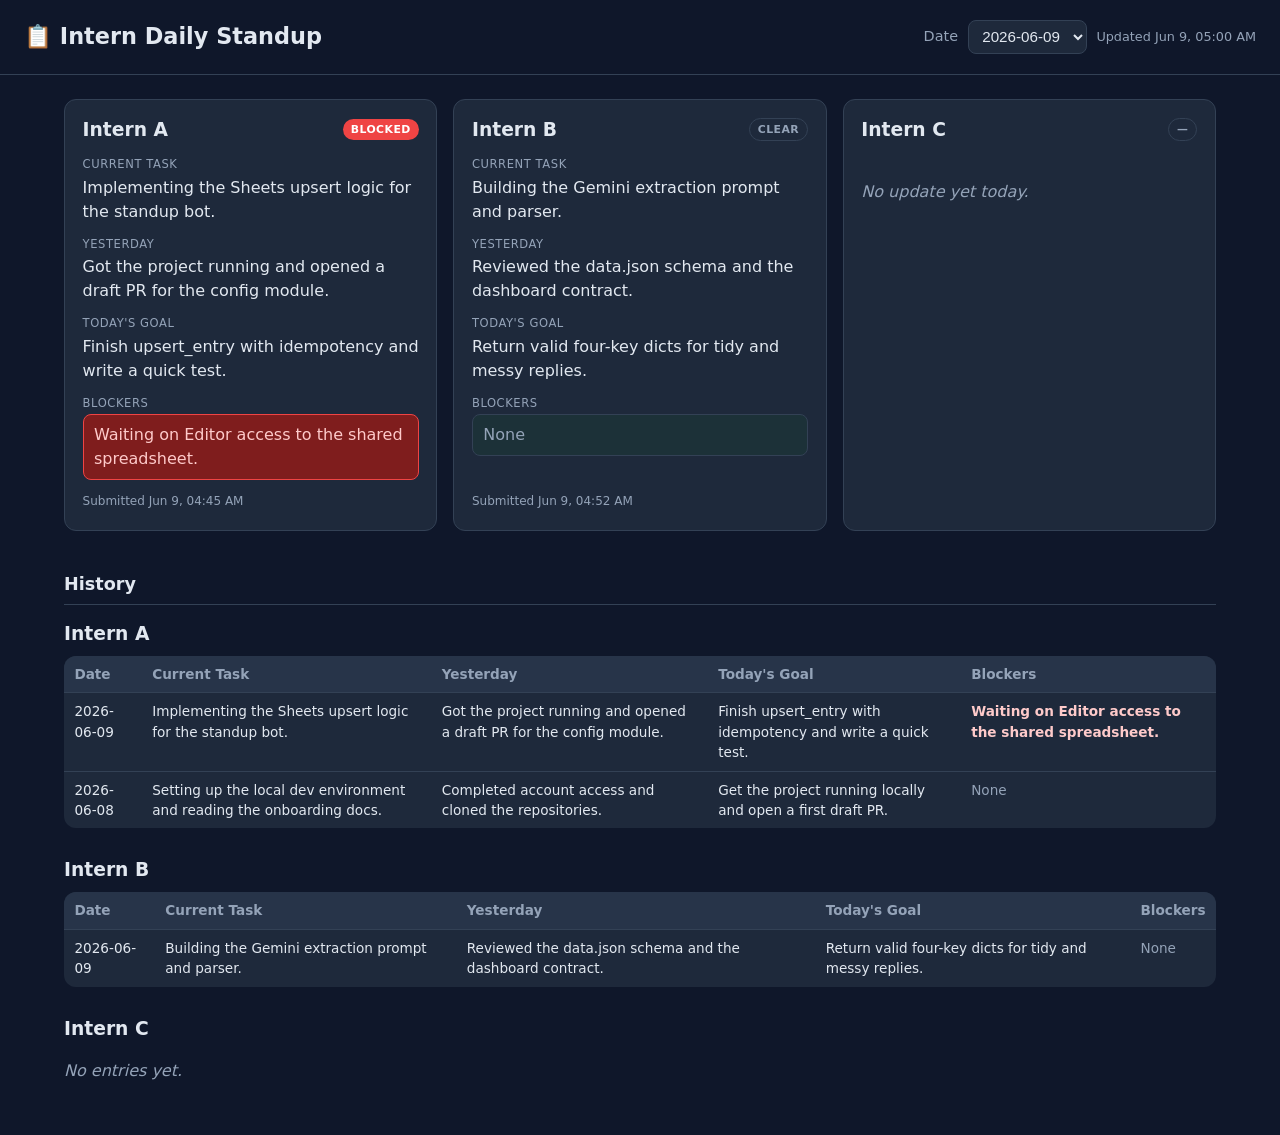
==== docs/index.html @ 91894ddf "First Draft" ====
<!DOCTYPE html>
<html lang="en">
<head>
  <meta charset="UTF-8" />
  <meta name="viewport" content="width=device-width, initial-scale=1.0" />
  <title>Intern Daily Standup</title>
  <link rel="stylesheet" href="./styles.css" />
</head>
<body>
  <header class="site-header">
    <h1>📋 Intern Daily Standup</h1>
    <div class="controls">
      <label for="date-select">Date</label>
      <select id="date-select" aria-label="Select date"></select>
      <span id="generated-at" class="generated-at"></span>
    </div>
  </header>

  <main>
    <section id="board" class="board" aria-live="polite"></section>

    <section class="history-section">
      <h2>History</h2>
      <div id="history" class="history"></div>
    </section>
  </main>

  <script src="./app.js"></script>
</body>
</html>
---- docs/styles.css ----
:root {
  --bg: #0f172a;
  --panel: #1e293b;
  --panel-2: #273449;
  --text: #e2e8f0;
  --muted: #94a3b8;
  --accent: #38bdf8;
  --border: #334155;
  --blocker-bg: #7f1d1d;
  --blocker-border: #ef4444;
  --blocker-text: #fecaca;
  --ok-bg: #14532d33;
  --radius: 12px;
}

* { box-sizing: border-box; }

body {
  margin: 0;
  font-family: system-ui, -apple-system, "Segoe UI", Roboto, sans-serif;
  background: var(--bg);
  color: var(--text);
  line-height: 1.5;
}

.site-header {
  padding: 1.25rem 1.5rem;
  border-bottom: 1px solid var(--border);
  display: flex;
  flex-wrap: wrap;
  align-items: center;
  justify-content: space-between;
  gap: 1rem;
}

.site-header h1 { margin: 0; font-size: 1.4rem; }

.controls {
  display: flex;
  align-items: center;
  gap: 0.6rem;
  flex-wrap: wrap;
}

.controls label { color: var(--muted); font-size: 0.9rem; }

.controls select {
  background: var(--panel);
  color: var(--text);
  border: 1px solid var(--border);
  border-radius: 8px;
  padding: 0.4rem 0.6rem;
  font-size: 0.95rem;
}

.generated-at { color: var(--muted); font-size: 0.8rem; }

main { padding: 1.5rem; max-width: 1200px; margin: 0 auto; }

.board {
  display: grid;
  grid-template-columns: repeat(3, 1fr);
  gap: 1rem;
  margin-bottom: 2.5rem;
}

@media (max-width: 820px) {
  .board { grid-template-columns: 1fr; }
}

.card {
  background: var(--panel);
  border: 1px solid var(--border);
  border-radius: var(--radius);
  padding: 1rem 1.1rem 1.25rem;
  display: flex;
  flex-direction: column;
  gap: 0.75rem;
}

.card h3 {
  margin: 0;
  display: flex;
  align-items: center;
  justify-content: space-between;
  gap: 0.5rem;
}

.field-label {
  color: var(--muted);
  font-size: 0.72rem;
  text-transform: uppercase;
  letter-spacing: 0.05em;
  margin-bottom: 0.15rem;
}

.field-value { white-space: pre-wrap; }

.field-block.blocker .field-value {
  background: var(--blocker-bg);
  border: 1px solid var(--blocker-border);
  color: var(--blocker-text);
  padding: 0.5rem 0.65rem;
  border-radius: 8px;
}

.field-block.blocker.none .field-value {
  background: var(--ok-bg);
  border: 1px solid var(--border);
  color: var(--muted);
  padding: 0.5rem 0.65rem;
  border-radius: 8px;
}

.badge {
  font-size: 0.68rem;
  font-weight: 600;
  padding: 0.15rem 0.5rem;
  border-radius: 999px;
  text-transform: uppercase;
  letter-spacing: 0.04em;
}

.badge.blocker {
  background: var(--blocker-border);
  color: #fff;
}

.badge.clear {
  background: transparent;
  color: var(--muted);
  border: 1px solid var(--border);
}

.empty-state {
  color: var(--muted);
  font-style: italic;
  padding: 0.5rem 0;
}

.submitted-at { color: var(--muted); font-size: 0.75rem; margin-top: auto; }

/* History */
.history-section h2 { font-size: 1.1rem; border-bottom: 1px solid var(--border); padding-bottom: 0.4rem; }

.history-intern { margin-bottom: 1.75rem; }
.history-intern h3 { margin: 0 0 0.5rem; }

.history-table {
  width: 100%;
  border-collapse: collapse;
  font-size: 0.85rem;
  background: var(--panel);
  border-radius: var(--radius);
  overflow: hidden;
}

.history-table th, .history-table td {
  text-align: left;
  padding: 0.5rem 0.65rem;
  border-bottom: 1px solid var(--border);
  vertical-align: top;
}

.history-table th { background: var(--panel-2); color: var(--muted); font-weight: 600; }
.history-table tr:last-child td { border-bottom: none; }

.history-table td.blocker-cell { color: var(--blocker-text); }

.history-empty { color: var(--muted); font-style: italic; }

.row-blocker { color: var(--blocker-text); font-weight: 600; }
.row-clear { color: var(--muted); }
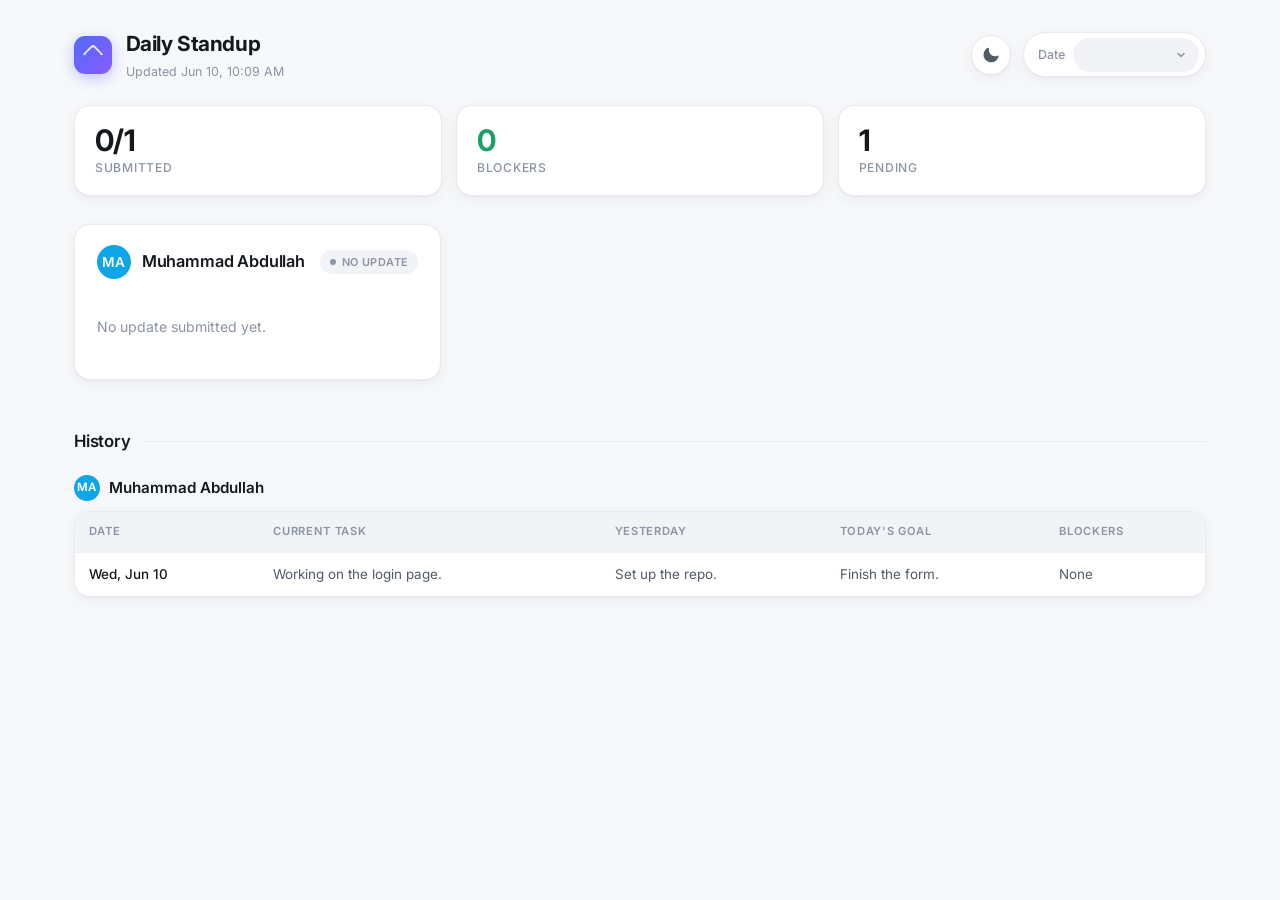
==== commit 9f3cc64a: "Redesign dashboard with sleek minimal UI - Light/dark theme toggle with system-preference default (p" ====
--- a/docs/index.html
+++ b/docs/index.html
@@ -3,27 +3,47 @@
 <head>
   <meta charset="UTF-8" />
   <meta name="viewport" content="width=device-width, initial-scale=1.0" />
-  <title>Intern Daily Standup</title>
+  <title>Daily Standup</title>
+  <link rel="preconnect" href="https://fonts.googleapis.com" />
+  <link rel="preconnect" href="https://fonts.gstatic.com" crossorigin />
+  <link href="https://fonts.googleapis.com/css2?family=Inter:wght@400;500;600;700&display=swap" rel="stylesheet" />
   <link rel="stylesheet" href="./styles.css" />
 </head>
 <body>
-  <header class="site-header">
-    <h1>📋 Intern Daily Standup</h1>
-    <div class="controls">
-      <label for="date-select">Date</label>
-      <select id="date-select" aria-label="Select date"></select>
-      <span id="generated-at" class="generated-at"></span>
-    </div>
-  </header>
+  <div class="app">
+    <header class="site-header">
+      <div class="brand">
+        <span class="brand-mark" aria-hidden="true"></span>
+        <div class="brand-text">
+          <h1>Daily Standup</h1>
+          <span id="generated-at" class="generated-at"></span>
+        </div>
+      </div>
 
-  <main>
-    <section id="board" class="board" aria-live="polite"></section>
+      <div class="controls">
+        <button id="theme-toggle" class="theme-toggle" type="button" aria-label="Toggle theme">
+          <span class="theme-icon"></span>
+        </button>
+        <div class="select-wrap">
+          <label for="date-select">Date</label>
+          <select id="date-select" aria-label="Select date"></select>
+        </div>
+      </div>
+    </header>
 
-    <section class="history-section">
-      <h2>History</h2>
-      <div id="history" class="history"></div>
-    </section>
-  </main>
+    <main>
+      <section id="stats" class="stats" aria-label="Summary"></section>
+
+      <section id="board" class="board" aria-live="polite"></section>
+
+      <section class="history-section">
+        <div class="section-head">
+          <h2>History</h2>
+        </div>
+        <div id="history" class="history"></div>
+      </section>
+    </main>
+  </div>
 
   <script src="./app.js"></script>
 </body>
--- a/docs/styles.css
+++ b/docs/styles.css
@@ -1,173 +1,399 @@
+/* ---------------------------------------------------------------------------
+   Daily Standup — sleek, minimal dashboard
+   Light by default, dark via [data-theme="dark"]. No build step.
+--------------------------------------------------------------------------- */
+
 :root {
-  --bg: #0f172a;
-  --panel: #1e293b;
-  --panel-2: #273449;
-  --text: #e2e8f0;
-  --muted: #94a3b8;
-  --accent: #38bdf8;
-  --border: #334155;
-  --blocker-bg: #7f1d1d;
-  --blocker-border: #ef4444;
-  --blocker-text: #fecaca;
-  --ok-bg: #14532d33;
-  --radius: 12px;
+  --bg: #f7f8fa;
+  --bg-soft: #ffffff;
+  --panel: #ffffff;
+  --panel-soft: #f1f3f7;
+  --text: #15181d;
+  --text-soft: #525a66;
+  --muted: #8b94a3;
+  --border: #e7eaf0;
+  --border-soft: #eef1f5;
+  --accent: #4f6bff;
+  --accent-soft: #eef1ff;
+  --ok: #1a9f64;
+  --ok-soft: #e8f7ef;
+  --warn: #e0483d;
+  --warn-soft: #fdecea;
+  --shadow: 0 1px 2px rgba(16, 24, 40, 0.04), 0 4px 16px rgba(16, 24, 40, 0.05);
+  --shadow-hover: 0 2px 4px rgba(16, 24, 40, 0.06), 0 12px 32px rgba(16, 24, 40, 0.09);
+  --radius: 16px;
+  --radius-sm: 10px;
+}
+
+[data-theme="dark"] {
+  --bg: #0b0d12;
+  --bg-soft: #11141b;
+  --panel: #141821;
+  --panel-soft: #1b202b;
+  --text: #eef1f6;
+  --text-soft: #aab3c2;
+  --muted: #6b7484;
+  --border: #232936;
+  --border-soft: #1c2230;
+  --accent: #7d92ff;
+  --accent-soft: #1b2138;
+  --ok: #3ddc97;
+  --ok-soft: #122a20;
+  --warn: #ff6b5e;
+  --warn-soft: #2c1715;
+  --shadow: 0 1px 2px rgba(0, 0, 0, 0.3), 0 4px 16px rgba(0, 0, 0, 0.35);
+  --shadow-hover: 0 2px 4px rgba(0, 0, 0, 0.4), 0 12px 32px rgba(0, 0, 0, 0.5);
 }
 
 * { box-sizing: border-box; }
+
+html { -webkit-text-size-adjust: 100%; }
 
 body {
   margin: 0;
-  font-family: system-ui, -apple-system, "Segoe UI", Roboto, sans-serif;
+  font-family: "Inter", system-ui, -apple-system, "Segoe UI", Roboto, sans-serif;
   background: var(--bg);
   color: var(--text);
-  line-height: 1.5;
-}
+  line-height: 1.55;
+  -webkit-font-smoothing: antialiased;
+  text-rendering: optimizeLegibility;
+  transition: background 0.25s ease, color 0.25s ease;
+}
+
+.app { max-width: 1180px; margin: 0 auto; padding: 0 1.5rem; }
+
+/* ----------------------------------------------------------------- Header */
 
 .site-header {
-  padding: 1.25rem 1.5rem;
-  border-bottom: 1px solid var(--border);
   display: flex;
   flex-wrap: wrap;
   align-items: center;
   justify-content: space-between;
   gap: 1rem;
-}
-
-.site-header h1 { margin: 0; font-size: 1.4rem; }
-
-.controls {
-  display: flex;
-  align-items: center;
-  gap: 0.6rem;
-  flex-wrap: wrap;
-}
-
-.controls label { color: var(--muted); font-size: 0.9rem; }
-
-.controls select {
-  background: var(--panel);
+  padding: 1.75rem 0 1.5rem;
+}
+
+.brand { display: flex; align-items: center; gap: 0.85rem; }
+
+.brand-mark {
+  width: 38px;
+  height: 38px;
+  border-radius: 11px;
+  background: linear-gradient(135deg, var(--accent), #8a5bff);
+  position: relative;
+  flex: none;
+  box-shadow: 0 4px 14px rgba(79, 107, 255, 0.35);
+}
+.brand-mark::after {
+  content: "";
+  position: absolute;
+  inset: 11px;
+  border-radius: 4px;
+  border: 2px solid rgba(255, 255, 255, 0.9);
+  border-right-color: transparent;
+  border-bottom-color: transparent;
+  transform: rotate(45deg);
+}
+
+.brand-text { display: flex; flex-direction: column; gap: 0.1rem; }
+.brand-text h1 {
+  margin: 0;
+  font-size: 1.3rem;
+  font-weight: 700;
+  letter-spacing: -0.02em;
+}
+
+.generated-at { color: var(--muted); font-size: 0.78rem; }
+
+.controls { display: flex; align-items: center; gap: 0.75rem; }
+
+.select-wrap {
+  display: flex;
+  align-items: center;
+  gap: 0.5rem;
+  background: var(--panel);
+  border: 1px solid var(--border);
+  border-radius: 999px;
+  padding: 0.3rem 0.4rem 0.3rem 0.9rem;
+  box-shadow: var(--shadow);
+}
+.select-wrap label {
+  color: var(--muted);
+  font-size: 0.78rem;
+  font-weight: 500;
+}
+.select-wrap select {
+  appearance: none;
+  background: var(--panel-soft);
   color: var(--text);
-  border: 1px solid var(--border);
-  border-radius: 8px;
-  padding: 0.4rem 0.6rem;
-  font-size: 0.95rem;
-}
-
-.generated-at { color: var(--muted); font-size: 0.8rem; }
-
-main { padding: 1.5rem; max-width: 1200px; margin: 0 auto; }
+  border: none;
+  border-radius: 999px;
+  padding: 0.4rem 2rem 0.4rem 0.85rem;
+  font: inherit;
+  font-size: 0.85rem;
+  font-weight: 500;
+  cursor: pointer;
+  background-image: url("data:image/svg+xml,%3Csvg xmlns='http://www.w3.org/2000/svg' width='12' height='12' viewBox='0 0 24 24' fill='none' stroke='%238b94a3' stroke-width='3' stroke-linecap='round' stroke-linejoin='round'%3E%3Cpolyline points='6 9 12 15 18 9'%3E%3C/polyline%3E%3C/svg%3E");
+  background-repeat: no-repeat;
+  background-position: right 0.7rem center;
+}
+.select-wrap select:focus-visible { outline: 2px solid var(--accent); outline-offset: 1px; }
+
+.theme-toggle {
+  width: 40px;
+  height: 40px;
+  display: grid;
+  place-items: center;
+  background: var(--panel);
+  border: 1px solid var(--border);
+  border-radius: 999px;
+  cursor: pointer;
+  box-shadow: var(--shadow);
+  transition: transform 0.15s ease, border-color 0.15s ease;
+}
+.theme-toggle:hover { transform: translateY(-1px); border-color: var(--accent); }
+.theme-toggle:focus-visible { outline: 2px solid var(--accent); outline-offset: 2px; }
+.theme-icon {
+  width: 18px; height: 18px;
+  background: var(--text-soft);
+  -webkit-mask: center / contain no-repeat;
+  mask: center / contain no-repeat;
+  -webkit-mask-image: url("data:image/svg+xml,%3Csvg xmlns='http://www.w3.org/2000/svg' viewBox='0 0 24 24' fill='currentColor'%3E%3Cpath d='M21.64 13a1 1 0 0 0-1.05-.14 8 8 0 0 1-3.37.73 8.15 8.15 0 0 1-8.14-8.1 8.6 8.6 0 0 1 .25-2A1 1 0 0 0 8 2.36 10.14 10.14 0 1 0 22 14.05a1 1 0 0 0-.36-1.05Z'/%3E%3C/svg%3E");
+  mask-image: url("data:image/svg+xml,%3Csvg xmlns='http://www.w3.org/2000/svg' viewBox='0 0 24 24' fill='currentColor'%3E%3Cpath d='M21.64 13a1 1 0 0 0-1.05-.14 8 8 0 0 1-3.37.73 8.15 8.15 0 0 1-8.14-8.1 8.6 8.6 0 0 1 .25-2A1 1 0 0 0 8 2.36 10.14 10.14 0 1 0 22 14.05a1 1 0 0 0-.36-1.05Z'/%3E%3C/svg%3E");
+}
+[data-theme="dark"] .theme-icon {
+  -webkit-mask-image: url("data:image/svg+xml,%3Csvg xmlns='http://www.w3.org/2000/svg' viewBox='0 0 24 24' fill='currentColor'%3E%3Cpath d='M12 17a5 5 0 1 0 0-10 5 5 0 0 0 0 10Zm0-13a1 1 0 0 0 1-1V1a1 1 0 0 0-2 0v2a1 1 0 0 0 1 1Zm0 16a1 1 0 0 0-1 1v2a1 1 0 0 0 2 0v-2a1 1 0 0 0-1-1ZM5.64 6.36a1 1 0 0 0 1.42-1.42L5.64 3.51A1 1 0 0 0 4.22 4.93Zm12.72 11.28a1 1 0 0 0-1.42 1.42l1.42 1.41a1 1 0 0 0 1.41-1.41ZM4 12a1 1 0 0 0-1-1H1a1 1 0 0 0 0 2h2a1 1 0 0 0 1-1Zm19-1h-2a1 1 0 0 0 0 2h2a1 1 0 0 0 0-2ZM5.64 17.64l-1.42 1.41a1 1 0 0 0 1.42 1.42l1.42-1.42a1 1 0 0 0-1.42-1.41ZM18.36 6.36a1 1 0 0 0 .71-.3l1.42-1.41a1 1 0 0 0-1.42-1.42l-1.41 1.43a1 1 0 0 0 .7 1.7Z'/%3E%3C/svg%3E");
+  mask-image: url("data:image/svg+xml,%3Csvg xmlns='http://www.w3.org/2000/svg' viewBox='0 0 24 24' fill='currentColor'%3E%3Cpath d='M12 17a5 5 0 1 0 0-10 5 5 0 0 0 0 10Zm0-13a1 1 0 0 0 1-1V1a1 1 0 0 0-2 0v2a1 1 0 0 0 1 1Zm0 16a1 1 0 0 0-1 1v2a1 1 0 0 0 2 0v-2a1 1 0 0 0-1-1ZM5.64 6.36a1 1 0 0 0 1.42-1.42L5.64 3.51A1 1 0 0 0 4.22 4.93Zm12.72 11.28a1 1 0 0 0-1.42 1.42l1.42 1.41a1 1 0 0 0 1.41-1.41ZM4 12a1 1 0 0 0-1-1H1a1 1 0 0 0 0 2h2a1 1 0 0 0 1-1Zm19-1h-2a1 1 0 0 0 0 2h2a1 1 0 0 0 0-2ZM5.64 17.64l-1.42 1.41a1 1 0 0 0 1.42 1.42l1.42-1.42a1 1 0 0 0-1.42-1.41ZM18.36 6.36a1 1 0 0 0 .71-.3l1.42-1.41a1 1 0 0 0-1.42-1.42l-1.41 1.43a1 1 0 0 0 .7 1.7Z'/%3E%3C/svg%3E");
+}
+
+main { padding-bottom: 4rem; }
+
+/* ------------------------------------------------------------------ Stats */
+
+.stats {
+  display: grid;
+  grid-template-columns: repeat(3, 1fr);
+  gap: 0.85rem;
+  margin-bottom: 1.75rem;
+}
+
+.stat {
+  background: var(--panel);
+  border: 1px solid var(--border);
+  border-radius: var(--radius);
+  padding: 1.1rem 1.25rem;
+  box-shadow: var(--shadow);
+  display: flex;
+  flex-direction: column;
+  gap: 0.15rem;
+}
+.stat-value {
+  font-size: 1.85rem;
+  font-weight: 700;
+  letter-spacing: -0.02em;
+  line-height: 1.1;
+}
+.stat-label {
+  color: var(--muted);
+  font-size: 0.76rem;
+  font-weight: 500;
+  text-transform: uppercase;
+  letter-spacing: 0.06em;
+}
+.stat.is-warn .stat-value { color: var(--warn); }
+.stat.is-ok .stat-value { color: var(--ok); }
+
+@media (max-width: 640px) {
+  .stats { grid-template-columns: 1fr; }
+}
+
+/* ------------------------------------------------------------------ Board */
 
 .board {
   display: grid;
-  grid-template-columns: repeat(3, 1fr);
+  grid-template-columns: repeat(auto-fill, minmax(320px, 1fr));
   gap: 1rem;
-  margin-bottom: 2.5rem;
-}
-
-@media (max-width: 820px) {
-  .board { grid-template-columns: 1fr; }
+  margin-bottom: 3rem;
 }
 
 .card {
   background: var(--panel);
   border: 1px solid var(--border);
   border-radius: var(--radius);
-  padding: 1rem 1.1rem 1.25rem;
+  padding: 1.25rem 1.35rem 1.35rem;
   display: flex;
   flex-direction: column;
-  gap: 0.75rem;
-}
-
-.card h3 {
+  gap: 1rem;
+  box-shadow: var(--shadow);
+  transition: transform 0.18s ease, box-shadow 0.18s ease, border-color 0.18s ease;
+  animation: rise 0.4s ease both;
+}
+.card:hover { transform: translateY(-2px); box-shadow: var(--shadow-hover); }
+
+@keyframes rise {
+  from { opacity: 0; transform: translateY(8px); }
+  to { opacity: 1; transform: translateY(0); }
+}
+
+.card-head {
+  display: flex;
+  align-items: center;
+  gap: 0.7rem;
+}
+.avatar {
+  width: 34px; height: 34px;
+  border-radius: 50%;
+  flex: none;
+  display: grid;
+  place-items: center;
+  font-size: 0.85rem;
+  font-weight: 600;
+  color: #fff;
+  letter-spacing: 0.02em;
+}
+.card-head .name {
   margin: 0;
-  display: flex;
-  align-items: center;
-  justify-content: space-between;
-  gap: 0.5rem;
-}
-
-.field-label {
-  color: var(--muted);
-  font-size: 0.72rem;
-  text-transform: uppercase;
-  letter-spacing: 0.05em;
-  margin-bottom: 0.15rem;
-}
-
-.field-value { white-space: pre-wrap; }
-
-.field-block.blocker .field-value {
-  background: var(--blocker-bg);
-  border: 1px solid var(--blocker-border);
-  color: var(--blocker-text);
-  padding: 0.5rem 0.65rem;
-  border-radius: 8px;
-}
-
-.field-block.blocker.none .field-value {
-  background: var(--ok-bg);
-  border: 1px solid var(--border);
-  color: var(--muted);
-  padding: 0.5rem 0.65rem;
-  border-radius: 8px;
+  font-size: 1.02rem;
+  font-weight: 600;
+  letter-spacing: -0.01em;
+  flex: 1;
+  min-width: 0;
 }
 
 .badge {
   font-size: 0.68rem;
   font-weight: 600;
-  padding: 0.15rem 0.5rem;
+  padding: 0.22rem 0.6rem;
   border-radius: 999px;
   text-transform: uppercase;
   letter-spacing: 0.04em;
-}
-
-.badge.blocker {
-  background: var(--blocker-border);
-  color: #fff;
-}
-
-.badge.clear {
-  background: transparent;
-  color: var(--muted);
-  border: 1px solid var(--border);
+  display: inline-flex;
+  align-items: center;
+  gap: 0.35rem;
+  white-space: nowrap;
+}
+.badge::before {
+  content: "";
+  width: 6px; height: 6px;
+  border-radius: 50%;
+  background: currentColor;
+}
+.badge.blocker { background: var(--warn-soft); color: var(--warn); }
+.badge.clear { background: var(--ok-soft); color: var(--ok); }
+.badge.none { background: var(--panel-soft); color: var(--muted); }
+
+.fields { display: flex; flex-direction: column; gap: 0.85rem; }
+
+.field-label {
+  color: var(--muted);
+  font-size: 0.68rem;
+  font-weight: 600;
+  text-transform: uppercase;
+  letter-spacing: 0.07em;
+  margin-bottom: 0.25rem;
+}
+.field-value {
+  white-space: pre-wrap;
+  font-size: 0.9rem;
+  color: var(--text-soft);
+}
+
+.field-block.blocker .field-value {
+  background: var(--warn-soft);
+  border: 1px solid color-mix(in srgb, var(--warn) 30%, transparent);
+  color: var(--warn);
+  padding: 0.55rem 0.7rem;
+  border-radius: var(--radius-sm);
+  font-weight: 500;
+}
+.field-block.blocker.none .field-value {
+  background: var(--ok-soft);
+  border: 1px solid color-mix(in srgb, var(--ok) 25%, transparent);
+  color: var(--ok);
+  padding: 0.55rem 0.7rem;
+  border-radius: var(--radius-sm);
 }
 
 .empty-state {
   color: var(--muted);
-  font-style: italic;
-  padding: 0.5rem 0;
-}
-
-.submitted-at { color: var(--muted); font-size: 0.75rem; margin-top: auto; }
-
-/* History */
-.history-section h2 { font-size: 1.1rem; border-bottom: 1px solid var(--border); padding-bottom: 0.4rem; }
+  font-size: 0.88rem;
+  padding: 0.4rem 0;
+}
+
+.submitted-at {
+  color: var(--muted);
+  font-size: 0.74rem;
+  margin-top: auto;
+  padding-top: 0.5rem;
+  border-top: 1px solid var(--border-soft);
+}
+
+/* ---------------------------------------------------------------- History */
+
+.section-head {
+  display: flex;
+  align-items: center;
+  gap: 0.75rem;
+  margin-bottom: 1.25rem;
+}
+.section-head h2 {
+  font-size: 1.05rem;
+  font-weight: 600;
+  letter-spacing: -0.01em;
+  margin: 0;
+}
+.section-head::after {
+  content: "";
+  flex: 1;
+  height: 1px;
+  background: var(--border);
+}
 
 .history-intern { margin-bottom: 1.75rem; }
-.history-intern h3 { margin: 0 0 0.5rem; }
+.history-intern .h-name {
+  display: flex;
+  align-items: center;
+  gap: 0.55rem;
+  margin: 0 0 0.65rem;
+  font-size: 0.95rem;
+  font-weight: 600;
+}
+.history-intern .avatar { width: 26px; height: 26px; font-size: 0.72rem; }
+
+.table-wrap {
+  border: 1px solid var(--border);
+  border-radius: var(--radius);
+  overflow: hidden;
+  box-shadow: var(--shadow);
+}
 
 .history-table {
   width: 100%;
   border-collapse: collapse;
-  font-size: 0.85rem;
-  background: var(--panel);
-  border-radius: var(--radius);
-  overflow: hidden;
-}
-
+  font-size: 0.84rem;
+  background: var(--panel);
+}
 .history-table th, .history-table td {
   text-align: left;
-  padding: 0.5rem 0.65rem;
-  border-bottom: 1px solid var(--border);
+  padding: 0.7rem 0.85rem;
+  border-bottom: 1px solid var(--border-soft);
   vertical-align: top;
 }
-
-.history-table th { background: var(--panel-2); color: var(--muted); font-weight: 600; }
+.history-table th {
+  background: var(--panel-soft);
+  color: var(--muted);
+  font-weight: 600;
+  font-size: 0.7rem;
+  text-transform: uppercase;
+  letter-spacing: 0.06em;
+}
+.history-table td { color: var(--text-soft); }
+.history-table tbody tr { transition: background 0.12s ease; }
+.history-table tbody tr:hover { background: var(--panel-soft); }
 .history-table tr:last-child td { border-bottom: none; }
-
-.history-table td.blocker-cell { color: var(--blocker-text); }
-
-.history-empty { color: var(--muted); font-style: italic; }
-
-.row-blocker { color: var(--blocker-text); font-weight: 600; }
+.history-table td.date-cell { color: var(--text); font-weight: 500; white-space: nowrap; }
+
+.row-blocker { color: var(--warn); font-weight: 500; }
 .row-clear { color: var(--muted); }
+
+.history-empty { color: var(--muted); font-size: 0.88rem; }
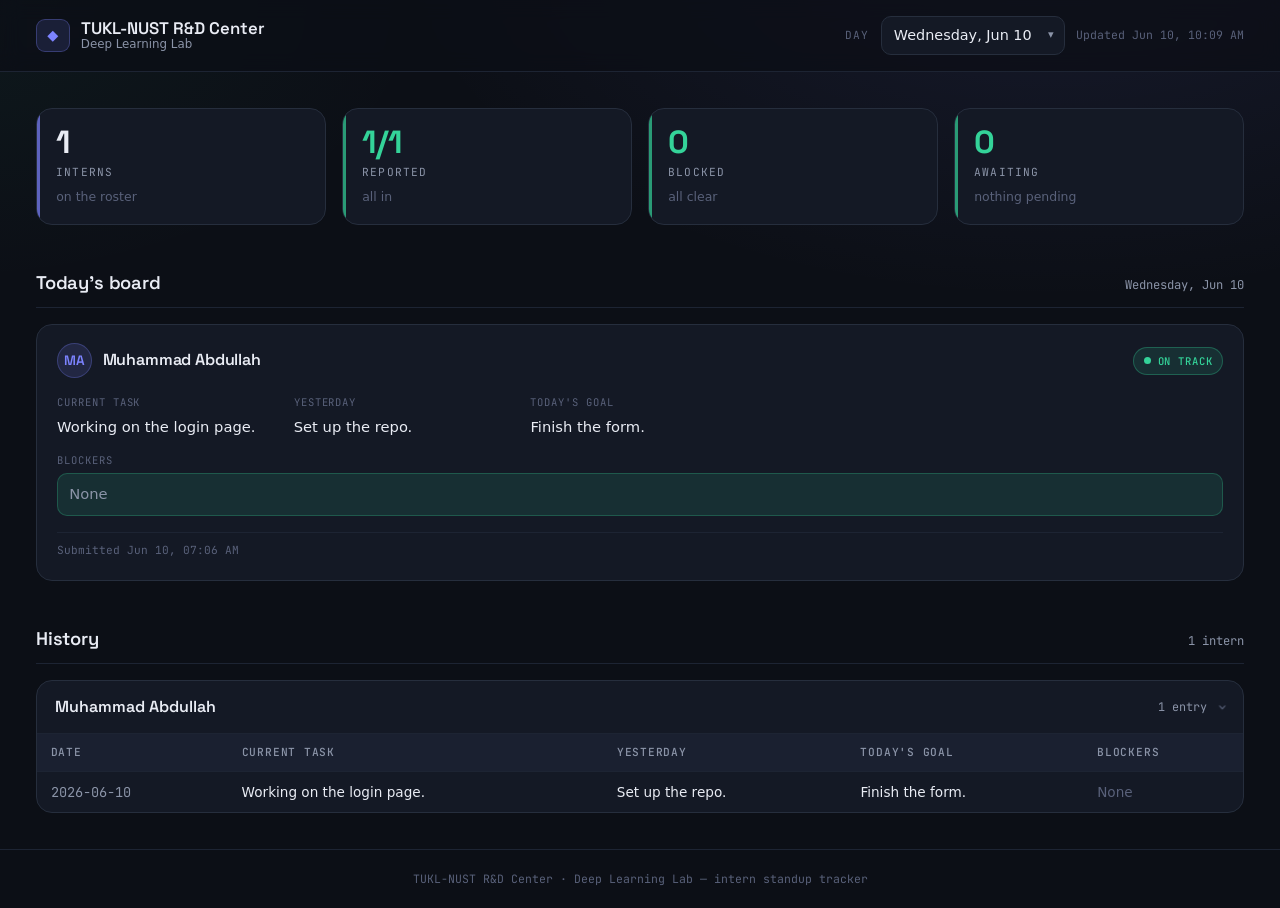
==== commit 9f65b347: "Redesign dashboard UI and rebrand to TUKL-NUST Deep Learning Lab Headcount-agnostic layout (auto-fit" ====
--- a/docs/index.html
+++ b/docs/index.html
@@ -3,47 +3,56 @@
 <head>
   <meta charset="UTF-8" />
   <meta name="viewport" content="width=device-width, initial-scale=1.0" />
-  <title>Daily Standup</title>
+  <title>TUKL-NUST R&amp;D Center | Deep Learning Lab</title>
   <link rel="preconnect" href="https://fonts.googleapis.com" />
   <link rel="preconnect" href="https://fonts.gstatic.com" crossorigin />
-  <link href="https://fonts.googleapis.com/css2?family=Inter:wght@400;500;600;700&display=swap" rel="stylesheet" />
+  <link
+    href="https://fonts.googleapis.com/css2?family=Space+Grotesk:wght@400;500;600;700&family=JetBrains+Mono:wght@400;500&display=swap"
+    rel="stylesheet"
+  />
   <link rel="stylesheet" href="./styles.css" />
 </head>
 <body>
-  <div class="app">
-    <header class="site-header">
-      <div class="brand">
-        <span class="brand-mark" aria-hidden="true"></span>
-        <div class="brand-text">
-          <h1>Daily Standup</h1>
-          <span id="generated-at" class="generated-at"></span>
-        </div>
+  <header class="topbar">
+    <div class="brand">
+      <span class="brand-mark" aria-hidden="true">◆</span>
+      <span class="brand-text">
+        <span class="brand-name">TUKL-NUST R&amp;D Center</span>
+        <span class="brand-sub">Deep Learning Lab</span>
+      </span>
+    </div>
+    <div class="controls">
+      <label for="date-select">Day</label>
+      <div class="select-wrap">
+        <select id="date-select" aria-label="Select date"></select>
       </div>
+      <span id="generated-at" class="generated-at"></span>
+    </div>
+  </header>
 
-      <div class="controls">
-        <button id="theme-toggle" class="theme-toggle" type="button" aria-label="Toggle theme">
-          <span class="theme-icon"></span>
-        </button>
-        <div class="select-wrap">
-          <label for="date-select">Date</label>
-          <select id="date-select" aria-label="Select date"></select>
-        </div>
+  <main>
+    <section class="overview" id="overview" aria-label="Day summary"></section>
+
+    <section class="board-section">
+      <div class="section-head">
+        <h2>Today's board</h2>
+        <span class="section-meta" id="board-date"></span>
       </div>
-    </header>
+      <div id="board" class="board" aria-live="polite"></div>
+    </section>
 
-    <main>
-      <section id="stats" class="stats" aria-label="Summary"></section>
+    <section class="history-section">
+      <div class="section-head">
+        <h2>History</h2>
+        <span class="section-meta" id="history-meta"></span>
+      </div>
+      <div id="history" class="history"></div>
+    </section>
+  </main>
 
-      <section id="board" class="board" aria-live="polite"></section>
-
-      <section class="history-section">
-        <div class="section-head">
-          <h2>History</h2>
-        </div>
-        <div id="history" class="history"></div>
-      </section>
-    </main>
-  </div>
+  <footer class="site-footer">
+    <span>TUKL-NUST R&amp;D Center · Deep Learning Lab — intern standup tracker</span>
+  </footer>
 
   <script src="./app.js"></script>
 </body>
--- a/docs/styles.css
+++ b/docs/styles.css
@@ -1,399 +1,414 @@
-/* ---------------------------------------------------------------------------
-   Daily Standup — sleek, minimal dashboard
-   Light by default, dark via [data-theme="dark"]. No build step.
---------------------------------------------------------------------------- */
+/* ───────────────────────────────────────────────────────────────────────────
+   SINES · Intern Standup — sleek, minimal, headcount-agnostic dashboard.
+   Identity: warm-dark "lab console". One signature accent (indigo); green and
+   rose are reserved strictly for status. Layout fills the viewport at any N
+   intern, from one to many, without dead columns.
+   ─────────────────────────────────────────────────────────────────────────── */
 
 :root {
-  --bg: #f7f8fa;
-  --bg-soft: #ffffff;
-  --panel: #ffffff;
-  --panel-soft: #f1f3f7;
-  --text: #15181d;
-  --text-soft: #525a66;
-  --muted: #8b94a3;
-  --border: #e7eaf0;
-  --border-soft: #eef1f5;
-  --accent: #4f6bff;
-  --accent-soft: #eef1ff;
-  --ok: #1a9f64;
-  --ok-soft: #e8f7ef;
-  --warn: #e0483d;
-  --warn-soft: #fdecea;
-  --shadow: 0 1px 2px rgba(16, 24, 40, 0.04), 0 4px 16px rgba(16, 24, 40, 0.05);
-  --shadow-hover: 0 2px 4px rgba(16, 24, 40, 0.06), 0 12px 32px rgba(16, 24, 40, 0.09);
-  --radius: 16px;
+  /* surfaces */
+  --ink:        #0c0f16;
+  --surface:    #141925;
+  --surface-2:  #1a2030;
+  --line:       #262e3d;
+  --line-soft:  #1d2433;
+
+  /* text */
+  --text:   #e9ecf4;
+  --muted:  #8b94a8;
+  --faint:  #59617a;
+
+  /* signature accent + status (status colors used ONLY for state) */
+  --accent:      #7c83ff;
+  --accent-soft: rgba(124, 131, 255, 0.14);
+  --ok:          #34d399;
+  --ok-soft:     rgba(52, 211, 153, 0.12);
+  --bad:         #fb7185;
+  --bad-soft:    rgba(251, 113, 133, 0.13);
+
+  --radius:   16px;
   --radius-sm: 10px;
-}
-
-[data-theme="dark"] {
-  --bg: #0b0d12;
-  --bg-soft: #11141b;
-  --panel: #141821;
-  --panel-soft: #1b202b;
-  --text: #eef1f6;
-  --text-soft: #aab3c2;
-  --muted: #6b7484;
-  --border: #232936;
-  --border-soft: #1c2230;
-  --accent: #7d92ff;
-  --accent-soft: #1b2138;
-  --ok: #3ddc97;
-  --ok-soft: #122a20;
-  --warn: #ff6b5e;
-  --warn-soft: #2c1715;
-  --shadow: 0 1px 2px rgba(0, 0, 0, 0.3), 0 4px 16px rgba(0, 0, 0, 0.35);
-  --shadow-hover: 0 2px 4px rgba(0, 0, 0, 0.4), 0 12px 32px rgba(0, 0, 0, 0.5);
+  --gutter:   clamp(1rem, 3.5vw, 2.25rem);
+  --maxw:     1280px;
+
+  --sans: "Space Grotesk", system-ui, -apple-system, "Segoe UI", Roboto, sans-serif;
+  --mono: "JetBrains Mono", ui-monospace, SFMono-Regular, "Cascadia Code", monospace;
+  --display: "Space Grotesk", var(--sans);
 }
 
 * { box-sizing: border-box; }
 
-html { -webkit-text-size-adjust: 100%; }
+/* Let flex/grid children shrink below their content size so nothing forces the
+   page wider than the viewport (the default min-width:auto causes overflow). */
+main, .board, .card, .card-head, .card-id, .fields, .field-block,
+.overview, .stat, .history, .history-intern, .table-scroll { min-width: 0; }
+
+html { -webkit-text-size-adjust: 100%; overflow-x: hidden; }
 
 body {
   margin: 0;
-  font-family: "Inter", system-ui, -apple-system, "Segoe UI", Roboto, sans-serif;
-  background: var(--bg);
+  min-height: 100vh;
+  font-family: system-ui, -apple-system, "Segoe UI", Roboto, sans-serif;
+  background:
+    radial-gradient(1100px 620px at 82% -8%, rgba(124, 131, 255, 0.10), transparent 60%),
+    radial-gradient(900px 520px at -5% 0%, rgba(52, 211, 153, 0.05), transparent 55%),
+    var(--ink);
   color: var(--text);
   line-height: 1.55;
-  -webkit-font-smoothing: antialiased;
-  text-rendering: optimizeLegibility;
-  transition: background 0.25s ease, color 0.25s ease;
-}
-
-.app { max-width: 1180px; margin: 0 auto; padding: 0 1.5rem; }
-
-/* ----------------------------------------------------------------- Header */
-
-.site-header {
+  display: flex;
+  flex-direction: column;
+}
+
+h1, h2, h3 { font-family: var(--display); font-weight: 600; letter-spacing: -0.01em; }
+
+/* ── Top bar ──────────────────────────────────────────────────────────────── */
+.topbar {
+  position: sticky;
+  top: 0;
+  z-index: 10;
   display: flex;
   flex-wrap: wrap;
   align-items: center;
   justify-content: space-between;
   gap: 1rem;
-  padding: 1.75rem 0 1.5rem;
-}
-
-.brand { display: flex; align-items: center; gap: 0.85rem; }
+  padding: 1rem var(--gutter);
+  background: rgba(12, 15, 22, 0.78);
+  backdrop-filter: blur(10px);
+  border-bottom: 1px solid var(--line-soft);
+}
+
+.brand { display: flex; align-items: center; gap: 0.7rem; }
 
 .brand-mark {
-  width: 38px;
-  height: 38px;
-  border-radius: 11px;
-  background: linear-gradient(135deg, var(--accent), #8a5bff);
+  display: grid;
+  place-items: center;
+  width: 2.1rem;
+  height: 2.1rem;
+  border-radius: 9px;
+  background: var(--accent-soft);
+  color: var(--accent);
+  font-size: 0.9rem;
+  border: 1px solid rgba(124, 131, 255, 0.3);
+}
+
+.brand-text { display: flex; flex-direction: column; line-height: 1.15; }
+.brand-name { font-family: var(--display); font-weight: 600; font-size: 1.05rem; }
+.brand-sub  { color: var(--muted); font-size: 0.74rem; }
+
+.controls { display: flex; align-items: center; gap: 0.7rem; flex-wrap: wrap; }
+.controls label {
+  color: var(--faint);
+  font-family: var(--mono);
+  font-size: 0.7rem;
+  text-transform: uppercase;
+  letter-spacing: 0.12em;
+}
+
+.select-wrap { position: relative; }
+.select-wrap::after {
+  content: "▾";
+  position: absolute;
+  right: 0.7rem;
+  top: 50%;
+  transform: translateY(-50%);
+  color: var(--muted);
+  pointer-events: none;
+  font-size: 0.7rem;
+}
+.controls select {
+  appearance: none;
+  background: var(--surface);
+  color: var(--text);
+  border: 1px solid var(--line);
+  border-radius: var(--radius-sm);
+  padding: 0.45rem 2rem 0.45rem 0.75rem;
+  font: inherit;
+  font-size: 0.9rem;
+  cursor: pointer;
+}
+.controls select:hover { border-color: var(--accent); }
+
+.generated-at { color: var(--faint); font-family: var(--mono); font-size: 0.72rem; }
+
+/* ── Main layout ──────────────────────────────────────────────────────────── */
+main {
+  width: 100%;
+  max-width: var(--maxw);
+  margin: 0 auto;
+  padding: var(--gutter);
+  flex: 1;
+  display: flex;
+  flex-direction: column;
+  gap: clamp(1.75rem, 4vw, 2.75rem);
+}
+
+.section-head {
+  display: flex;
+  align-items: baseline;
+  justify-content: space-between;
+  gap: 1rem;
+  margin-bottom: 1rem;
+  padding-bottom: 0.6rem;
+  border-bottom: 1px solid var(--line-soft);
+}
+.section-head h2 { margin: 0; font-size: 1.15rem; }
+.section-meta { color: var(--muted); font-family: var(--mono); font-size: 0.76rem; }
+
+/* ── Overview rail (signature element; always fills the width) ────────────── */
+.overview {
+  display: grid;
+  grid-template-columns: repeat(auto-fit, minmax(170px, 1fr));
+  gap: 1rem;
+}
+
+.stat {
   position: relative;
-  flex: none;
-  box-shadow: 0 4px 14px rgba(79, 107, 255, 0.35);
-}
-.brand-mark::after {
+  background: var(--surface);
+  border: 1px solid var(--line);
+  border-radius: var(--radius);
+  padding: 1.1rem 1.2rem;
+  display: flex;
+  flex-direction: column;
+  gap: 0.35rem;
+  overflow: hidden;
+}
+.stat::before {
   content: "";
   position: absolute;
-  inset: 11px;
-  border-radius: 4px;
-  border: 2px solid rgba(255, 255, 255, 0.9);
-  border-right-color: transparent;
-  border-bottom-color: transparent;
-  transform: rotate(45deg);
-}
-
-.brand-text { display: flex; flex-direction: column; gap: 0.1rem; }
-.brand-text h1 {
+  inset: 0 auto 0 0;
+  width: 3px;
+  background: var(--accent);
+  opacity: 0.7;
+}
+.stat.ok::before  { background: var(--ok); }
+.stat.bad::before { background: var(--bad); }
+.stat.muted::before { background: var(--faint); }
+
+.stat-value { font-family: var(--display); font-size: 2rem; font-weight: 700; line-height: 1; }
+.stat.bad .stat-value { color: var(--bad); }
+.stat.ok  .stat-value { color: var(--ok); }
+.stat-label {
+  color: var(--muted);
+  font-family: var(--mono);
+  font-size: 0.7rem;
+  text-transform: uppercase;
+  letter-spacing: 0.1em;
+}
+.stat-sub { color: var(--faint); font-size: 0.78rem; }
+
+/* ── Board (fills the row at any headcount) ───────────────────────────────── */
+.board {
+  display: grid;
+  grid-template-columns: repeat(auto-fit, minmax(min(100%, 320px), 1fr));
+  gap: 1.1rem;
+  align-items: start;
+}
+
+.card {
+  background: var(--surface);
+  border: 1px solid var(--line);
+  border-radius: var(--radius);
+  padding: 1.15rem 1.25rem 1.3rem;
+  display: flex;
+  flex-direction: column;
+  gap: 1rem;
+  position: relative;
+  transition: border-color 0.18s ease, transform 0.18s ease;
+}
+.card:hover { border-color: rgba(124, 131, 255, 0.45); transform: translateY(-2px); }
+.card.is-blocked { border-color: rgba(251, 113, 133, 0.4); }
+.card.is-missing { border-style: dashed; border-color: var(--line-soft); }
+
+.card-head {
+  display: flex;
+  align-items: center;
+  justify-content: space-between;
+  gap: 0.75rem;
+}
+.card-id { display: flex; align-items: center; gap: 0.65rem; min-width: 0; }
+.avatar {
+  flex: none;
+  width: 2.2rem;
+  height: 2.2rem;
+  border-radius: 50%;
+  display: grid;
+  place-items: center;
+  font-family: var(--display);
+  font-weight: 600;
+  font-size: 0.85rem;
+  color: var(--accent);
+  background: var(--accent-soft);
+  border: 1px solid rgba(124, 131, 255, 0.28);
+}
+.card-name {
   margin: 0;
-  font-size: 1.3rem;
-  font-weight: 700;
-  letter-spacing: -0.02em;
-}
-
-.generated-at { color: var(--muted); font-size: 0.78rem; }
-
-.controls { display: flex; align-items: center; gap: 0.75rem; }
-
-.select-wrap {
+  font-size: 1rem;
+  font-weight: 600;
+  white-space: nowrap;
+  overflow: hidden;
+  text-overflow: ellipsis;
+}
+
+/* status pill */
+.pill {
+  flex: none;
+  display: inline-flex;
+  align-items: center;
+  gap: 0.4rem;
+  font-family: var(--mono);
+  font-size: 0.66rem;
+  font-weight: 500;
+  text-transform: uppercase;
+  letter-spacing: 0.08em;
+  padding: 0.28rem 0.6rem;
+  border-radius: 999px;
+  border: 1px solid var(--line);
+  color: var(--muted);
+}
+.pill .dot { width: 0.45rem; height: 0.45rem; border-radius: 50%; background: currentColor; }
+.pill.ok      { color: var(--ok);    background: var(--ok-soft);  border-color: rgba(52, 211, 153, 0.3); }
+.pill.blocked { color: var(--bad);   background: var(--bad-soft); border-color: rgba(251, 113, 133, 0.32); }
+.pill.none    { color: var(--faint); }
+
+/* field grid — reflows from 4-across (lone wide card) down to a stack */
+.fields {
+  display: grid;
+  grid-template-columns: repeat(auto-fit, minmax(190px, 1fr));
+  gap: 0.85rem 1.1rem;
+}
+.field-block.span { grid-column: 1 / -1; }
+
+.field-label {
+  color: var(--faint);
+  font-family: var(--mono);
+  font-size: 0.66rem;
+  text-transform: uppercase;
+  letter-spacing: 0.09em;
+  margin-bottom: 0.3rem;
+}
+.field-value { white-space: pre-wrap; overflow-wrap: anywhere; font-size: 0.92rem; }
+.field-value.empty { color: var(--faint); font-style: italic; }
+
+.field-block.blocker .field-value {
+  background: var(--bad-soft);
+  border: 1px solid rgba(251, 113, 133, 0.3);
+  color: #fecdd3;
+  padding: 0.55rem 0.7rem;
+  border-radius: var(--radius-sm);
+}
+.field-block.blocker.clear .field-value {
+  background: var(--ok-soft);
+  border: 1px solid rgba(52, 211, 153, 0.25);
+  color: var(--muted);
+}
+
+.card-foot {
+  margin-top: auto;
+  padding-top: 0.6rem;
+  border-top: 1px solid var(--line-soft);
+  color: var(--faint);
+  font-family: var(--mono);
+  font-size: 0.7rem;
+}
+
+.card-missing-note {
+  color: var(--muted);
+  font-size: 0.92rem;
   display: flex;
   align-items: center;
   gap: 0.5rem;
-  background: var(--panel);
-  border: 1px solid var(--border);
-  border-radius: 999px;
-  padding: 0.3rem 0.4rem 0.3rem 0.9rem;
-  box-shadow: var(--shadow);
-}
-.select-wrap label {
-  color: var(--muted);
-  font-size: 0.78rem;
+}
+
+/* ── History (collapsible per intern → scales to many) ────────────────────── */
+.history { display: flex; flex-direction: column; gap: 0.75rem; }
+
+.history-intern {
+  background: var(--surface);
+  border: 1px solid var(--line);
+  border-radius: var(--radius);
+  overflow: hidden;
+}
+.history-intern > summary {
+  list-style: none;
+  cursor: pointer;
+  display: flex;
+  align-items: center;
+  gap: 0.75rem;
+  padding: 0.85rem 1.1rem;
+  user-select: none;
+}
+.history-intern > summary::-webkit-details-marker { display: none; }
+.history-intern > summary:hover { background: var(--surface-2); }
+.summary-name { font-family: var(--display); font-weight: 600; flex: 1; min-width: 0; }
+.summary-count { color: var(--muted); font-family: var(--mono); font-size: 0.74rem; }
+.summary-chevron { color: var(--faint); transition: transform 0.2s ease; }
+.history-intern[open] .summary-chevron { transform: rotate(90deg); }
+
+.table-scroll { overflow-x: auto; border-top: 1px solid var(--line-soft); }
+.history-table { width: 100%; border-collapse: collapse; font-size: 0.85rem; min-width: 560px; }
+.history-table th, .history-table td {
+  text-align: left;
+  padding: 0.6rem 0.85rem;
+  border-bottom: 1px solid var(--line-soft);
+  vertical-align: top;
+}
+.history-table th {
+  background: var(--surface-2);
+  color: var(--muted);
+  font-family: var(--mono);
   font-weight: 500;
-}
-.select-wrap select {
-  appearance: none;
-  background: var(--panel-soft);
-  color: var(--text);
-  border: none;
-  border-radius: 999px;
-  padding: 0.4rem 2rem 0.4rem 0.85rem;
-  font: inherit;
-  font-size: 0.85rem;
-  font-weight: 500;
-  cursor: pointer;
-  background-image: url("data:image/svg+xml,%3Csvg xmlns='http://www.w3.org/2000/svg' width='12' height='12' viewBox='0 0 24 24' fill='none' stroke='%238b94a3' stroke-width='3' stroke-linecap='round' stroke-linejoin='round'%3E%3Cpolyline points='6 9 12 15 18 9'%3E%3C/polyline%3E%3C/svg%3E");
-  background-repeat: no-repeat;
-  background-position: right 0.7rem center;
-}
-.select-wrap select:focus-visible { outline: 2px solid var(--accent); outline-offset: 1px; }
-
-.theme-toggle {
-  width: 40px;
-  height: 40px;
-  display: grid;
-  place-items: center;
-  background: var(--panel);
-  border: 1px solid var(--border);
-  border-radius: 999px;
-  cursor: pointer;
-  box-shadow: var(--shadow);
-  transition: transform 0.15s ease, border-color 0.15s ease;
-}
-.theme-toggle:hover { transform: translateY(-1px); border-color: var(--accent); }
-.theme-toggle:focus-visible { outline: 2px solid var(--accent); outline-offset: 2px; }
-.theme-icon {
-  width: 18px; height: 18px;
-  background: var(--text-soft);
-  -webkit-mask: center / contain no-repeat;
-  mask: center / contain no-repeat;
-  -webkit-mask-image: url("data:image/svg+xml,%3Csvg xmlns='http://www.w3.org/2000/svg' viewBox='0 0 24 24' fill='currentColor'%3E%3Cpath d='M21.64 13a1 1 0 0 0-1.05-.14 8 8 0 0 1-3.37.73 8.15 8.15 0 0 1-8.14-8.1 8.6 8.6 0 0 1 .25-2A1 1 0 0 0 8 2.36 10.14 10.14 0 1 0 22 14.05a1 1 0 0 0-.36-1.05Z'/%3E%3C/svg%3E");
-  mask-image: url("data:image/svg+xml,%3Csvg xmlns='http://www.w3.org/2000/svg' viewBox='0 0 24 24' fill='currentColor'%3E%3Cpath d='M21.64 13a1 1 0 0 0-1.05-.14 8 8 0 0 1-3.37.73 8.15 8.15 0 0 1-8.14-8.1 8.6 8.6 0 0 1 .25-2A1 1 0 0 0 8 2.36 10.14 10.14 0 1 0 22 14.05a1 1 0 0 0-.36-1.05Z'/%3E%3C/svg%3E");
-}
-[data-theme="dark"] .theme-icon {
-  -webkit-mask-image: url("data:image/svg+xml,%3Csvg xmlns='http://www.w3.org/2000/svg' viewBox='0 0 24 24' fill='currentColor'%3E%3Cpath d='M12 17a5 5 0 1 0 0-10 5 5 0 0 0 0 10Zm0-13a1 1 0 0 0 1-1V1a1 1 0 0 0-2 0v2a1 1 0 0 0 1 1Zm0 16a1 1 0 0 0-1 1v2a1 1 0 0 0 2 0v-2a1 1 0 0 0-1-1ZM5.64 6.36a1 1 0 0 0 1.42-1.42L5.64 3.51A1 1 0 0 0 4.22 4.93Zm12.72 11.28a1 1 0 0 0-1.42 1.42l1.42 1.41a1 1 0 0 0 1.41-1.41ZM4 12a1 1 0 0 0-1-1H1a1 1 0 0 0 0 2h2a1 1 0 0 0 1-1Zm19-1h-2a1 1 0 0 0 0 2h2a1 1 0 0 0 0-2ZM5.64 17.64l-1.42 1.41a1 1 0 0 0 1.42 1.42l1.42-1.42a1 1 0 0 0-1.42-1.41ZM18.36 6.36a1 1 0 0 0 .71-.3l1.42-1.41a1 1 0 0 0-1.42-1.42l-1.41 1.43a1 1 0 0 0 .7 1.7Z'/%3E%3C/svg%3E");
-  mask-image: url("data:image/svg+xml,%3Csvg xmlns='http://www.w3.org/2000/svg' viewBox='0 0 24 24' fill='currentColor'%3E%3Cpath d='M12 17a5 5 0 1 0 0-10 5 5 0 0 0 0 10Zm0-13a1 1 0 0 0 1-1V1a1 1 0 0 0-2 0v2a1 1 0 0 0 1 1Zm0 16a1 1 0 0 0-1 1v2a1 1 0 0 0 2 0v-2a1 1 0 0 0-1-1ZM5.64 6.36a1 1 0 0 0 1.42-1.42L5.64 3.51A1 1 0 0 0 4.22 4.93Zm12.72 11.28a1 1 0 0 0-1.42 1.42l1.42 1.41a1 1 0 0 0 1.41-1.41ZM4 12a1 1 0 0 0-1-1H1a1 1 0 0 0 0 2h2a1 1 0 0 0 1-1Zm19-1h-2a1 1 0 0 0 0 2h2a1 1 0 0 0 0-2ZM5.64 17.64l-1.42 1.41a1 1 0 0 0 1.42 1.42l1.42-1.42a1 1 0 0 0-1.42-1.41ZM18.36 6.36a1 1 0 0 0 .71-.3l1.42-1.41a1 1 0 0 0-1.42-1.42l-1.41 1.43a1 1 0 0 0 .7 1.7Z'/%3E%3C/svg%3E");
-}
-
-main { padding-bottom: 4rem; }
-
-/* ------------------------------------------------------------------ Stats */
-
-.stats {
-  display: grid;
-  grid-template-columns: repeat(3, 1fr);
-  gap: 0.85rem;
-  margin-bottom: 1.75rem;
-}
-
-.stat {
-  background: var(--panel);
-  border: 1px solid var(--border);
-  border-radius: var(--radius);
-  padding: 1.1rem 1.25rem;
-  box-shadow: var(--shadow);
-  display: flex;
-  flex-direction: column;
-  gap: 0.15rem;
-}
-.stat-value {
-  font-size: 1.85rem;
-  font-weight: 700;
-  letter-spacing: -0.02em;
-  line-height: 1.1;
-}
-.stat-label {
-  color: var(--muted);
-  font-size: 0.76rem;
-  font-weight: 500;
-  text-transform: uppercase;
-  letter-spacing: 0.06em;
-}
-.stat.is-warn .stat-value { color: var(--warn); }
-.stat.is-ok .stat-value { color: var(--ok); }
-
-@media (max-width: 640px) {
-  .stats { grid-template-columns: 1fr; }
-}
-
-/* ------------------------------------------------------------------ Board */
-
-.board {
-  display: grid;
-  grid-template-columns: repeat(auto-fill, minmax(320px, 1fr));
-  gap: 1rem;
-  margin-bottom: 3rem;
-}
-
-.card {
-  background: var(--panel);
-  border: 1px solid var(--border);
-  border-radius: var(--radius);
-  padding: 1.25rem 1.35rem 1.35rem;
-  display: flex;
-  flex-direction: column;
-  gap: 1rem;
-  box-shadow: var(--shadow);
-  transition: transform 0.18s ease, box-shadow 0.18s ease, border-color 0.18s ease;
-  animation: rise 0.4s ease both;
-}
-.card:hover { transform: translateY(-2px); box-shadow: var(--shadow-hover); }
-
-@keyframes rise {
-  from { opacity: 0; transform: translateY(8px); }
-  to { opacity: 1; transform: translateY(0); }
-}
-
-.card-head {
-  display: flex;
-  align-items: center;
-  gap: 0.7rem;
-}
-.avatar {
-  width: 34px; height: 34px;
-  border-radius: 50%;
-  flex: none;
-  display: grid;
-  place-items: center;
-  font-size: 0.85rem;
-  font-weight: 600;
-  color: #fff;
-  letter-spacing: 0.02em;
-}
-.card-head .name {
-  margin: 0;
-  font-size: 1.02rem;
-  font-weight: 600;
-  letter-spacing: -0.01em;
-  flex: 1;
-  min-width: 0;
-}
-
-.badge {
-  font-size: 0.68rem;
-  font-weight: 600;
-  padding: 0.22rem 0.6rem;
-  border-radius: 999px;
-  text-transform: uppercase;
-  letter-spacing: 0.04em;
-  display: inline-flex;
-  align-items: center;
-  gap: 0.35rem;
-  white-space: nowrap;
-}
-.badge::before {
-  content: "";
-  width: 6px; height: 6px;
-  border-radius: 50%;
-  background: currentColor;
-}
-.badge.blocker { background: var(--warn-soft); color: var(--warn); }
-.badge.clear { background: var(--ok-soft); color: var(--ok); }
-.badge.none { background: var(--panel-soft); color: var(--muted); }
-
-.fields { display: flex; flex-direction: column; gap: 0.85rem; }
-
-.field-label {
-  color: var(--muted);
-  font-size: 0.68rem;
-  font-weight: 600;
+  font-size: 0.7rem;
   text-transform: uppercase;
   letter-spacing: 0.07em;
-  margin-bottom: 0.25rem;
-}
-.field-value {
-  white-space: pre-wrap;
-  font-size: 0.9rem;
-  color: var(--text-soft);
-}
-
-.field-block.blocker .field-value {
-  background: var(--warn-soft);
-  border: 1px solid color-mix(in srgb, var(--warn) 30%, transparent);
-  color: var(--warn);
-  padding: 0.55rem 0.7rem;
-  border-radius: var(--radius-sm);
-  font-weight: 500;
-}
-.field-block.blocker.none .field-value {
-  background: var(--ok-soft);
-  border: 1px solid color-mix(in srgb, var(--ok) 25%, transparent);
-  color: var(--ok);
-  padding: 0.55rem 0.7rem;
-  border-radius: var(--radius-sm);
-}
-
+  white-space: nowrap;
+}
+.history-table td:first-child { font-family: var(--mono); color: var(--muted); white-space: nowrap; }
+.history-table tr:last-child td { border-bottom: none; }
+.row-blocker { color: #fecdd3; }
+.row-clear { color: var(--faint); }
+
+/* ── Empty states ─────────────────────────────────────────────────────────── */
 .empty-state {
-  color: var(--muted);
-  font-size: 0.88rem;
-  padding: 0.4rem 0;
-}
-
-.submitted-at {
-  color: var(--muted);
-  font-size: 0.74rem;
-  margin-top: auto;
-  padding-top: 0.5rem;
-  border-top: 1px solid var(--border-soft);
-}
-
-/* ---------------------------------------------------------------- History */
-
-.section-head {
-  display: flex;
-  align-items: center;
-  gap: 0.75rem;
-  margin-bottom: 1.25rem;
-}
-.section-head h2 {
-  font-size: 1.05rem;
-  font-weight: 600;
-  letter-spacing: -0.01em;
-  margin: 0;
-}
-.section-head::after {
-  content: "";
-  flex: 1;
-  height: 1px;
-  background: var(--border);
-}
-
-.history-intern { margin-bottom: 1.75rem; }
-.history-intern .h-name {
-  display: flex;
-  align-items: center;
-  gap: 0.55rem;
-  margin: 0 0 0.65rem;
-  font-size: 0.95rem;
-  font-weight: 600;
-}
-.history-intern .avatar { width: 26px; height: 26px; font-size: 0.72rem; }
-
-.table-wrap {
-  border: 1px solid var(--border);
+  grid-column: 1 / -1;
+  text-align: center;
+  color: var(--muted);
+  border: 1px dashed var(--line);
   border-radius: var(--radius);
-  overflow: hidden;
-  box-shadow: var(--shadow);
-}
-
-.history-table {
-  width: 100%;
-  border-collapse: collapse;
-  font-size: 0.84rem;
-  background: var(--panel);
-}
-.history-table th, .history-table td {
-  text-align: left;
-  padding: 0.7rem 0.85rem;
-  border-bottom: 1px solid var(--border-soft);
-  vertical-align: top;
-}
-.history-table th {
-  background: var(--panel-soft);
-  color: var(--muted);
-  font-weight: 600;
-  font-size: 0.7rem;
-  text-transform: uppercase;
-  letter-spacing: 0.06em;
-}
-.history-table td { color: var(--text-soft); }
-.history-table tbody tr { transition: background 0.12s ease; }
-.history-table tbody tr:hover { background: var(--panel-soft); }
-.history-table tr:last-child td { border-bottom: none; }
-.history-table td.date-cell { color: var(--text); font-weight: 500; white-space: nowrap; }
-
-.row-blocker { color: var(--warn); font-weight: 500; }
-.row-clear { color: var(--muted); }
-
-.history-empty { color: var(--muted); font-size: 0.88rem; }
+  padding: 3rem 1.5rem;
+  background: var(--surface);
+}
+.empty-state strong { display: block; font-family: var(--display); color: var(--text); margin-bottom: 0.3rem; }
+
+/* ── Footer ───────────────────────────────────────────────────────────────── */
+.site-footer {
+  border-top: 1px solid var(--line-soft);
+  padding: 1.25rem var(--gutter);
+  color: var(--faint);
+  font-family: var(--mono);
+  font-size: 0.72rem;
+  text-align: center;
+}
+
+/* ── Focus & motion ───────────────────────────────────────────────────────── */
+:focus-visible {
+  outline: 2px solid var(--accent);
+  outline-offset: 2px;
+  border-radius: 6px;
+}
+
+@media (prefers-reduced-motion: no-preference) {
+  .card, .stat {
+    animation: rise 0.45s cubic-bezier(0.22, 1, 0.36, 1) both;
+    animation-delay: calc(var(--i, 0) * 45ms);
+  }
+  @keyframes rise {
+    from { opacity: 0; transform: translateY(10px); }
+    to   { opacity: 1; transform: none; }
+  }
+  .summary-chevron, .card { transition: all 0.18s ease; }
+}
+
+@media (max-width: 540px) {
+  .topbar { padding: 0.85rem 1rem; }
+  .stat-value { font-size: 1.7rem; }
+}
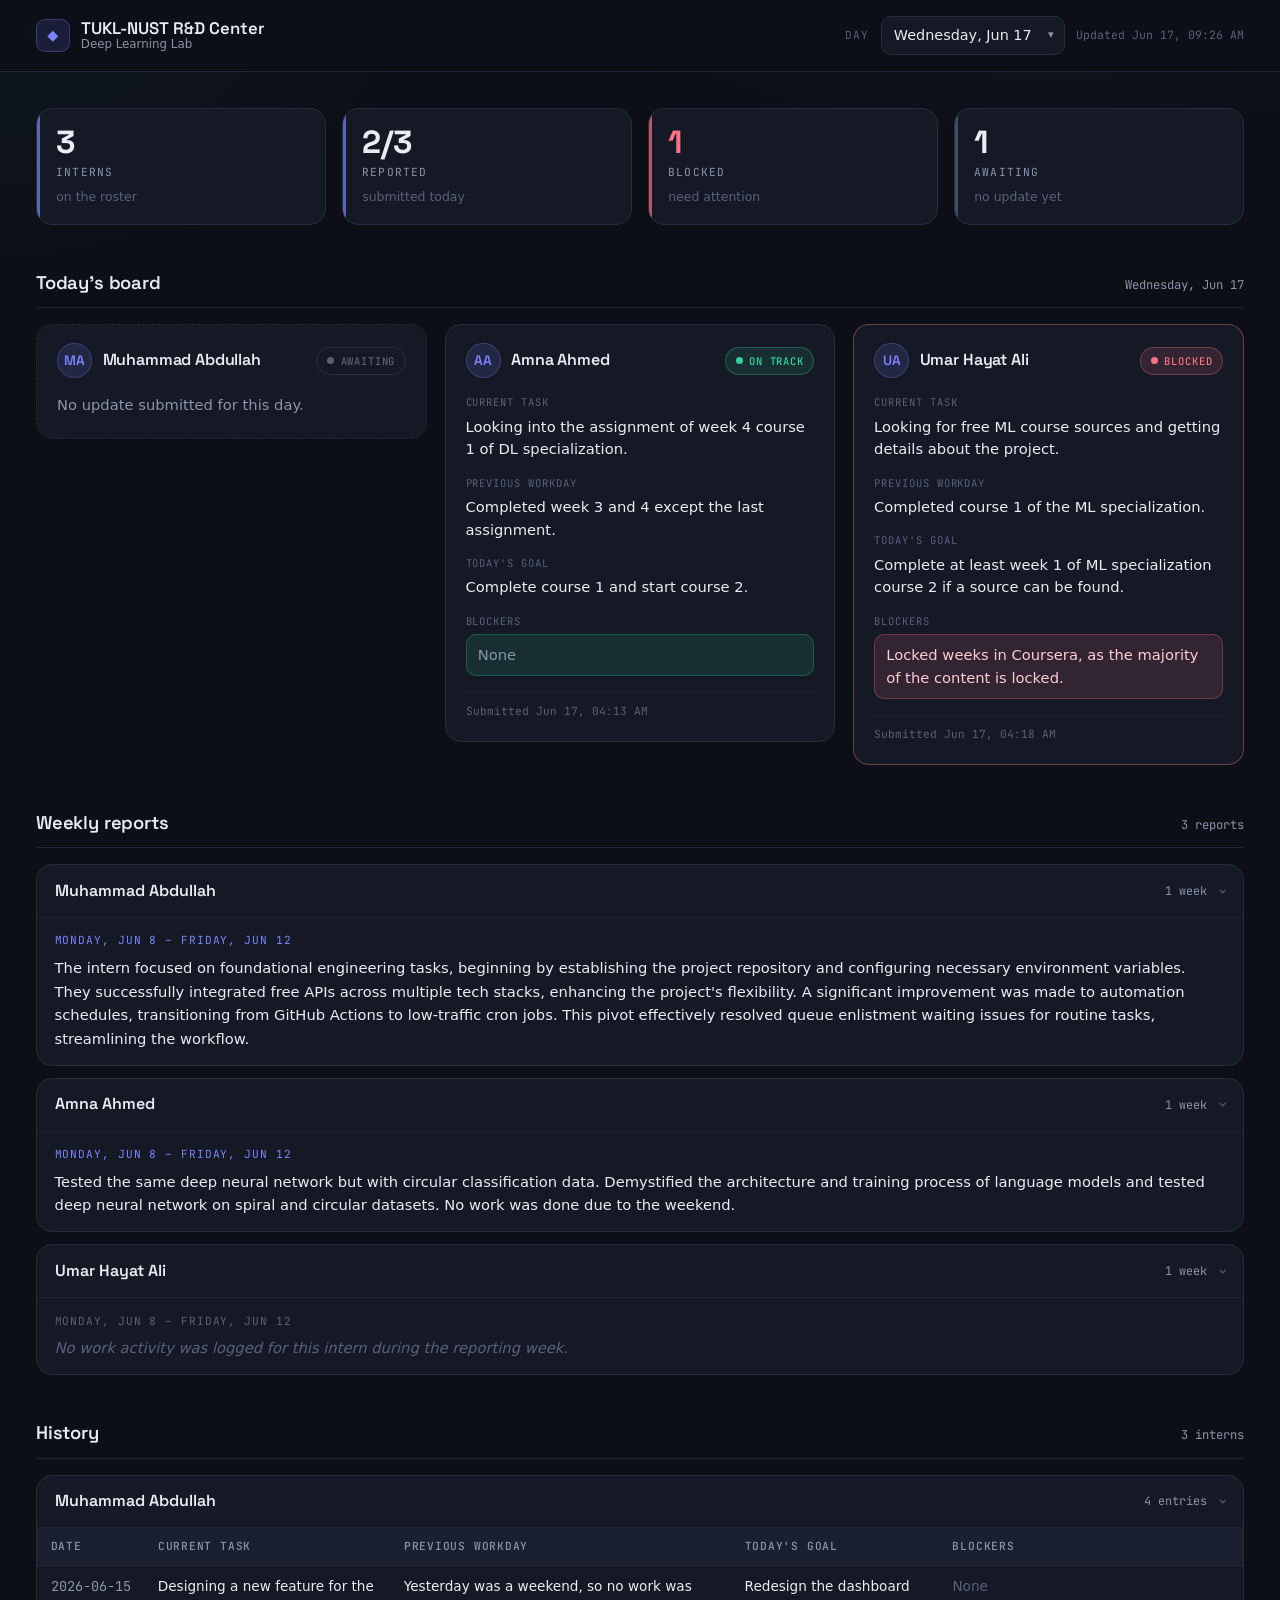
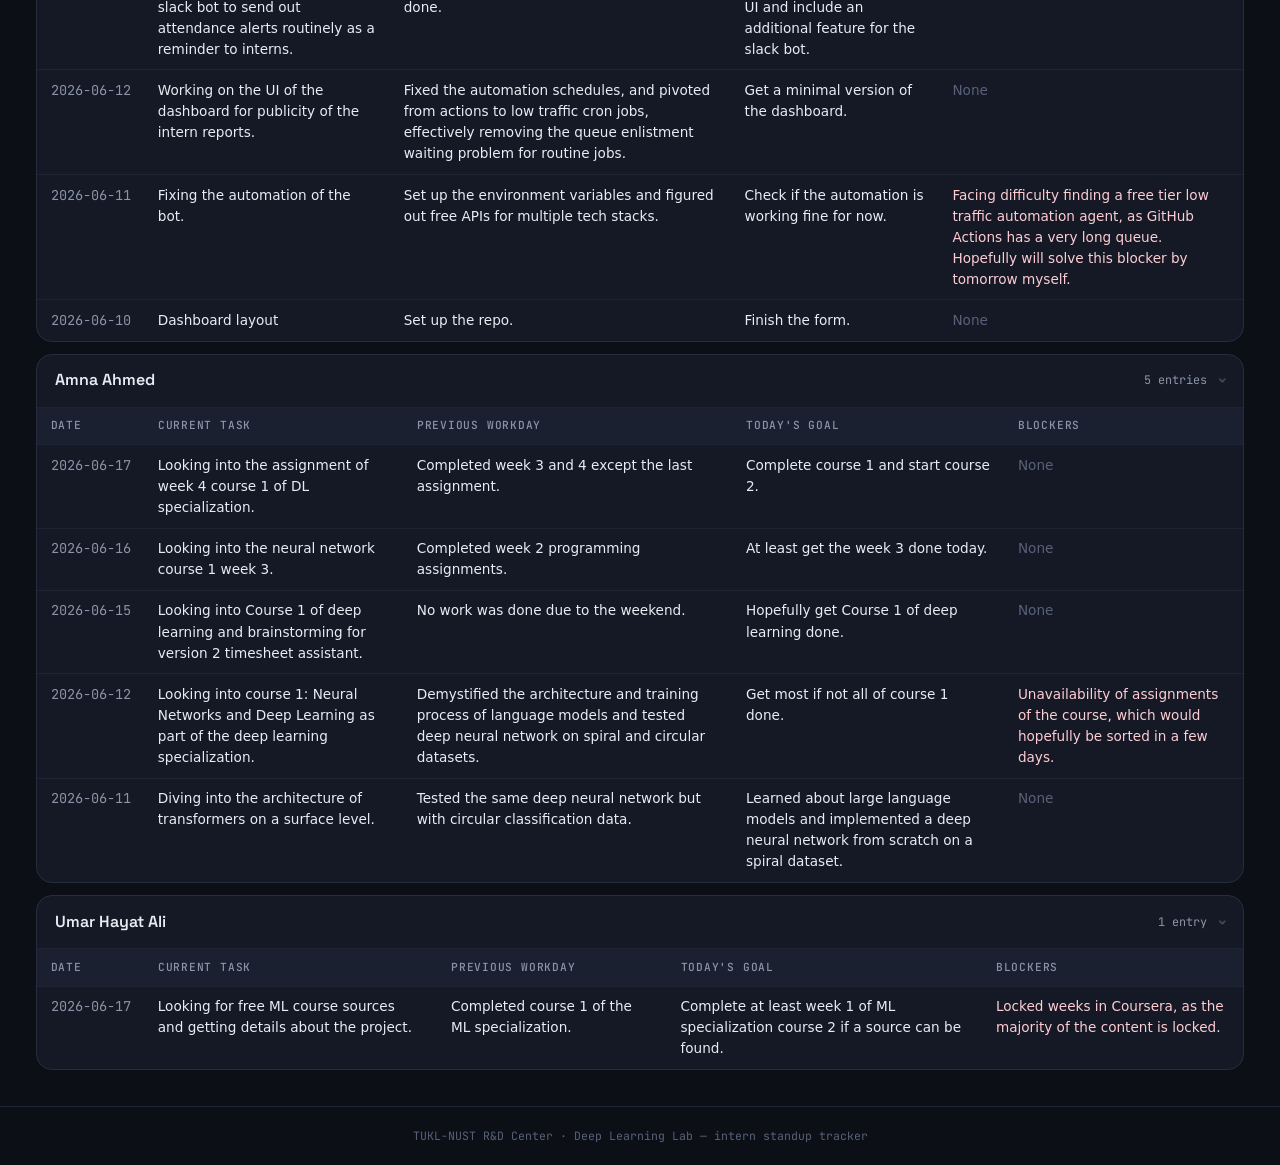
==== commit d57ce740: "Add per-intern weekly summary reports Rename the standup "Yesterday" field to "Previous Workday" (fi" ====
--- a/docs/index.html
+++ b/docs/index.html
@@ -41,6 +41,14 @@
       <div id="board" class="board" aria-live="polite"></div>
     </section>
 
+    <section class="weekly-section">
+      <div class="section-head">
+        <h2>Weekly reports</h2>
+        <span class="section-meta" id="weekly-meta"></span>
+      </div>
+      <div id="weekly" class="history"></div>
+    </section>
+
     <section class="history-section">
       <div class="section-head">
         <h2>History</h2>
--- a/docs/styles.css
+++ b/docs/styles.css
@@ -367,6 +367,22 @@
 .row-blocker { color: #fecdd3; }
 .row-clear { color: var(--faint); }
 
+/* ── Weekly reports (reuses the .history-intern collapsible shell) ─────────── */
+.weekly-body { border-top: 1px solid var(--line-soft); display: flex; flex-direction: column; }
+.weekly-week { padding: 0.9rem 1.1rem; }
+.weekly-week + .weekly-week { border-top: 1px solid var(--line-soft); }
+.weekly-range {
+  color: var(--accent);
+  font-family: var(--mono);
+  font-size: 0.7rem;
+  text-transform: uppercase;
+  letter-spacing: 0.08em;
+  margin-bottom: 0.4rem;
+}
+.weekly-summary { margin: 0; font-size: 0.92rem; line-height: 1.6; overflow-wrap: anywhere; }
+.weekly-summary.empty { color: var(--faint); font-style: italic; }
+.weekly-week.is-empty .weekly-range { color: var(--faint); }
+
 /* ── Empty states ─────────────────────────────────────────────────────────── */
 .empty-state {
   grid-column: 1 / -1;
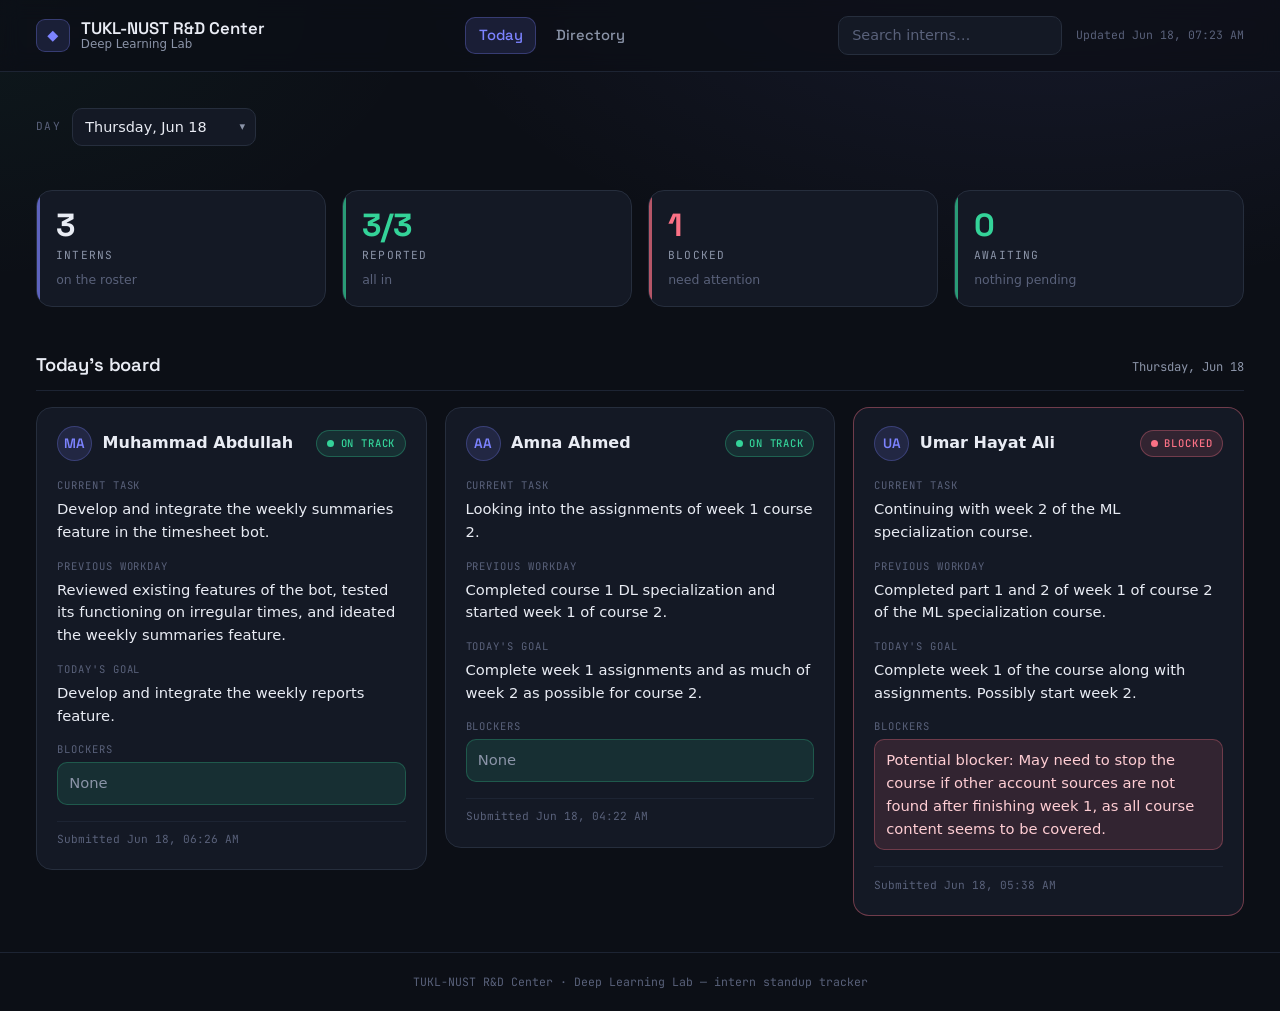
==== commit 217a89d9: "dashboard organized into multiple webpages" ====
--- a/docs/index.html
+++ b/docs/index.html
@@ -14,48 +14,39 @@
 </head>
 <body>
   <header class="topbar">
-    <div class="brand">
+    <a class="brand" href="#/" aria-label="Home">
       <span class="brand-mark" aria-hidden="true">◆</span>
       <span class="brand-text">
         <span class="brand-name">TUKL-NUST R&amp;D Center</span>
         <span class="brand-sub">Deep Learning Lab</span>
       </span>
-    </div>
-    <div class="controls">
-      <label for="date-select">Day</label>
-      <div class="select-wrap">
-        <select id="date-select" aria-label="Select date"></select>
+    </a>
+
+    <nav class="nav" aria-label="Primary">
+      <a class="nav-link" data-route="/" href="#/">Today</a>
+      <a class="nav-link" data-route="/directory" href="#/directory">Directory</a>
+    </nav>
+
+    <div class="nav-tools">
+      <div class="search" role="search">
+        <input
+          id="nav-search"
+          type="text"
+          autocomplete="off"
+          spellcheck="false"
+          placeholder="Search interns…"
+          aria-label="Search interns"
+          aria-haspopup="listbox"
+          aria-expanded="false"
+        />
+        <div id="nav-search-results" class="search-results" role="listbox" hidden></div>
       </div>
       <span id="generated-at" class="generated-at"></span>
     </div>
   </header>
 
   <main>
-    <section class="overview" id="overview" aria-label="Day summary"></section>
-
-    <section class="board-section">
-      <div class="section-head">
-        <h2>Today's board</h2>
-        <span class="section-meta" id="board-date"></span>
-      </div>
-      <div id="board" class="board" aria-live="polite"></div>
-    </section>
-
-    <section class="weekly-section">
-      <div class="section-head">
-        <h2>Weekly reports</h2>
-        <span class="section-meta" id="weekly-meta"></span>
-      </div>
-      <div id="weekly" class="history"></div>
-    </section>
-
-    <section class="history-section">
-      <div class="section-head">
-        <h2>History</h2>
-        <span class="section-meta" id="history-meta"></span>
-      </div>
-      <div id="history" class="history"></div>
-    </section>
+    <div id="view" aria-live="polite"></div>
   </main>
 
   <footer class="site-footer">
--- a/docs/styles.css
+++ b/docs/styles.css
@@ -40,8 +40,9 @@
 
 /* Let flex/grid children shrink below their content size so nothing forces the
    page wider than the viewport (the default min-width:auto causes overflow). */
-main, .board, .card, .card-head, .card-id, .fields, .field-block,
-.overview, .stat, .history, .history-intern, .table-scroll { min-width: 0; }
+main, #view, .board, .card, .card-head, .card-id, .fields, .field-block,
+.overview, .stat, .history, .history-intern, .table-scroll,
+.dir-grid, .dir-card, .profile-head, .profile-id, .timeline-item { min-width: 0; }
 
 html { -webkit-text-size-adjust: 100%; overflow-x: hidden; }
 
@@ -77,7 +78,7 @@
   border-bottom: 1px solid var(--line-soft);
 }
 
-.brand { display: flex; align-items: center; gap: 0.7rem; }
+.brand { display: flex; align-items: center; gap: 0.7rem; text-decoration: none; color: inherit; }
 
 .brand-mark {
   display: grid;
@@ -424,7 +425,218 @@
   .summary-chevron, .card { transition: all 0.18s ease; }
 }
 
+/* ── SPA shell: nav + view container ──────────────────────────────────────── */
+#view {
+  display: flex;
+  flex-direction: column;
+  gap: clamp(1.75rem, 4vw, 2.75rem);
+}
+
+.nav { display: flex; align-items: center; gap: 0.35rem; }
+.nav-link {
+  text-decoration: none;
+  color: var(--muted);
+  font-family: var(--display);
+  font-weight: 500;
+  font-size: 0.92rem;
+  padding: 0.4rem 0.8rem;
+  border-radius: var(--radius-sm);
+  border: 1px solid transparent;
+  transition: color 0.15s ease, background 0.15s ease, border-color 0.15s ease;
+}
+.nav-link:hover { color: var(--text); background: var(--surface); }
+.nav-link.is-active {
+  color: var(--accent);
+  background: var(--accent-soft);
+  border-color: rgba(124, 131, 255, 0.3);
+}
+
+.nav-tools { display: flex; align-items: center; gap: 0.85rem; }
+
+/* ── Global search (nav) ──────────────────────────────────────────────────── */
+.search { position: relative; }
+.search input,
+.dir-search {
+  background: var(--surface);
+  color: var(--text);
+  border: 1px solid var(--line);
+  border-radius: var(--radius-sm);
+  padding: 0.45rem 0.8rem;
+  font: inherit;
+  font-size: 0.9rem;
+  width: 14rem;
+  max-width: 46vw;
+}
+.search input::placeholder, .dir-search::placeholder { color: var(--faint); }
+.search input:focus, .dir-search:focus { outline: none; border-color: var(--accent); }
+
+.search-results {
+  position: absolute;
+  top: calc(100% + 0.4rem);
+  right: 0;
+  left: 0;
+  z-index: 20;
+  background: var(--surface-2);
+  border: 1px solid var(--line);
+  border-radius: var(--radius-sm);
+  padding: 0.3rem;
+  box-shadow: 0 16px 40px rgba(0, 0, 0, 0.45);
+  max-height: 60vh;
+  overflow-y: auto;
+}
+.search-row {
+  display: flex;
+  align-items: center;
+  gap: 0.6rem;
+  padding: 0.45rem 0.55rem;
+  border-radius: 8px;
+  text-decoration: none;
+  color: var(--text);
+  cursor: pointer;
+}
+.search-row:hover, .search-row.is-active { background: var(--accent-soft); }
+.search-row-name { font-size: 0.9rem; white-space: nowrap; overflow: hidden; text-overflow: ellipsis; }
+
+.avatar-sm { width: 1.6rem; height: 1.6rem; font-size: 0.66rem; }
+.avatar-lg { width: 3rem; height: 3rem; font-size: 1.05rem; }
+
+/* ── View controls (date selector row on Today) ──────────────────────────── */
+.view-controls { display: flex; align-items: center; gap: 0.7rem; }
+.view-controls label {
+  color: var(--faint);
+  font-family: var(--mono);
+  font-size: 0.7rem;
+  text-transform: uppercase;
+  letter-spacing: 0.12em;
+}
+.view-controls select {
+  appearance: none;
+  background: var(--surface);
+  color: var(--text);
+  border: 1px solid var(--line);
+  border-radius: var(--radius-sm);
+  padding: 0.45rem 2rem 0.45rem 0.75rem;
+  font: inherit;
+  font-size: 0.9rem;
+  cursor: pointer;
+}
+.view-controls select:hover { border-color: var(--accent); }
+
+.board.single { grid-template-columns: minmax(0, 1fr); }
+.card-name-link { text-decoration: none; color: inherit; }
+.card-name-link:hover { color: var(--accent); }
+
+/* ── Directory ────────────────────────────────────────────────────────────── */
+.dir-search-wrap { margin-bottom: 1.25rem; }
+.dir-search { width: 100%; max-width: 26rem; }
+
+.dir-grid {
+  display: grid;
+  grid-template-columns: repeat(auto-fit, minmax(min(100%, 280px), 1fr));
+  gap: 1.1rem;
+  align-items: start;
+}
+.dir-card {
+  display: flex;
+  flex-direction: column;
+  gap: 1rem;
+  background: var(--surface);
+  border: 1px solid var(--line);
+  border-radius: var(--radius);
+  padding: 1.15rem 1.25rem;
+  text-decoration: none;
+  color: inherit;
+  transition: border-color 0.18s ease, transform 0.18s ease;
+}
+.dir-card:hover { border-color: rgba(124, 131, 255, 0.45); transform: translateY(-2px); }
+.dir-card-head { display: flex; align-items: center; gap: 0.7rem; }
+.dir-card-id { min-width: 0; }
+.dir-card-name {
+  font-family: var(--display);
+  font-weight: 600;
+  font-size: 1rem;
+  white-space: nowrap;
+  overflow: hidden;
+  text-overflow: ellipsis;
+}
+.dir-card-meta { color: var(--muted); font-family: var(--mono); font-size: 0.72rem; }
+.dir-card-foot { display: flex; align-items: center; justify-content: space-between; }
+.dir-arrow { color: var(--faint); font-size: 1rem; transition: transform 0.18s ease, color 0.18s ease; }
+.dir-card:hover .dir-arrow { color: var(--accent); transform: translateX(3px); }
+
+/* ── Intern profile ───────────────────────────────────────────────────────── */
+.back-link {
+  align-self: flex-start;
+  text-decoration: none;
+  color: var(--muted);
+  font-family: var(--mono);
+  font-size: 0.78rem;
+}
+.back-link:hover { color: var(--accent); }
+
+.profile-head {
+  display: flex;
+  align-items: center;
+  flex-wrap: wrap;
+  gap: 1rem 1.25rem;
+  background: var(--surface);
+  border: 1px solid var(--line);
+  border-radius: var(--radius);
+  padding: 1.4rem 1.5rem;
+}
+.profile-id { display: flex; align-items: center; gap: 0.75rem; flex-wrap: wrap; }
+.profile-name { margin: 0; font-size: 1.5rem; }
+.profile-chips { display: flex; flex-wrap: wrap; gap: 0.7rem; margin-left: auto; }
+.profile-chip {
+  background: var(--surface-2);
+  border: 1px solid var(--line);
+  border-radius: var(--radius-sm);
+  padding: 0.55rem 0.9rem;
+  min-width: 5.5rem;
+}
+.profile-chip.ok  { border-color: rgba(52, 211, 153, 0.3); }
+.profile-chip.bad { border-color: rgba(251, 113, 133, 0.32); }
+.profile-chip-value { font-family: var(--display); font-weight: 700; font-size: 1.25rem; line-height: 1.1; }
+.profile-chip.bad .profile-chip-value { color: var(--bad); }
+.profile-chip-label {
+  color: var(--muted);
+  font-family: var(--mono);
+  font-size: 0.64rem;
+  text-transform: uppercase;
+  letter-spacing: 0.08em;
+}
+
+.weekly-list {
+  background: var(--surface);
+  border: 1px solid var(--line);
+  border-radius: var(--radius);
+  overflow: hidden;
+}
+.weekly-list .weekly-week + .weekly-week { border-top: 1px solid var(--line-soft); }
+
+.timeline { display: flex; flex-direction: column; gap: 0.6rem; }
+.timeline-item {
+  display: grid;
+  grid-template-columns: 7rem 1fr;
+  gap: 1rem;
+  background: var(--surface);
+  border: 1px solid rgba(251, 113, 133, 0.28);
+  border-radius: var(--radius-sm);
+  padding: 0.8rem 1rem;
+}
+.timeline-date { font-family: var(--mono); color: var(--muted); font-size: 0.8rem; }
+.timeline-text { color: #fecdd3; white-space: pre-wrap; overflow-wrap: anywhere; font-size: 0.92rem; }
+
+@media (max-width: 700px) {
+  .nav-tools { width: 100%; order: 3; }
+  .search { flex: 1; }
+  .search input { width: 100%; max-width: none; }
+  .profile-chips { margin-left: 0; }
+  .timeline-item { grid-template-columns: 1fr; gap: 0.3rem; }
+}
+
 @media (max-width: 540px) {
   .topbar { padding: 0.85rem 1rem; }
   .stat-value { font-size: 1.7rem; }
-}
+  .nav-link { padding: 0.35rem 0.6rem; font-size: 0.86rem; }
+}
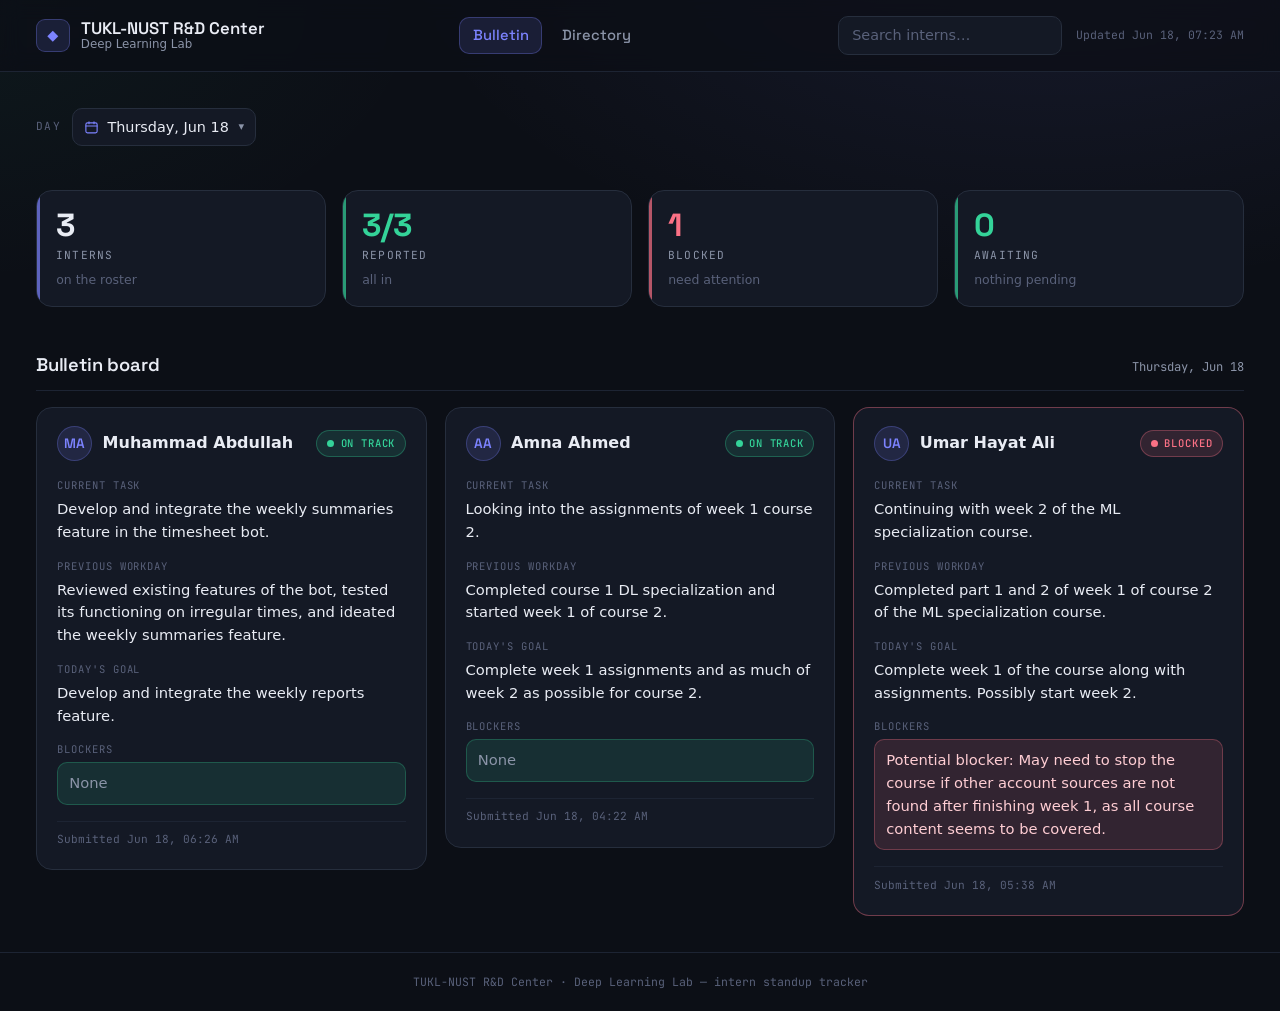
==== commit b1e66956: "Calendar feature" ====
--- a/docs/index.html
+++ b/docs/index.html
@@ -23,7 +23,7 @@
     </a>
 
     <nav class="nav" aria-label="Primary">
-      <a class="nav-link" data-route="/" href="#/">Today</a>
+      <a class="nav-link" data-route="/" href="#/">Bulletin</a>
       <a class="nav-link" data-route="/directory" href="#/directory">Directory</a>
     </nav>
 
--- a/docs/styles.css
+++ b/docs/styles.css
@@ -42,7 +42,8 @@
    page wider than the viewport (the default min-width:auto causes overflow). */
 main, #view, .board, .card, .card-head, .card-id, .fields, .field-block,
 .overview, .stat, .history, .history-intern, .table-scroll,
-.dir-grid, .dir-card, .profile-head, .profile-id, .timeline-item { min-width: 0; }
+.dir-grid, .dir-card, .profile-head, .profile-id, .timeline-item,
+.profile-top, .profile-tabs, .profile-panel { min-width: 0; }
 
 html { -webkit-text-size-adjust: 100%; overflow-x: hidden; }
 
@@ -522,6 +523,138 @@
 }
 .view-controls select:hover { border-color: var(--accent); }
 
+/* ── Calendar date picker (Today board + intern history) ──────────────────── */
+.datepicker { position: relative; display: inline-block; }
+
+.dp-trigger {
+  display: inline-flex;
+  align-items: center;
+  gap: 0.5rem;
+  background: var(--surface);
+  color: var(--text);
+  border: 1px solid var(--line);
+  border-radius: var(--radius-sm);
+  padding: 0.45rem 0.7rem;
+  font: inherit;
+  font-size: 0.9rem;
+  cursor: pointer;
+  transition: border-color 0.15s ease;
+}
+.dp-trigger:hover:not(:disabled) { border-color: var(--accent); }
+.dp-trigger:disabled { opacity: 0.55; cursor: default; }
+.datepicker.is-open .dp-trigger { border-color: var(--accent); }
+.dp-ico { display: inline-flex; color: var(--accent); }
+.dp-trigger-text { white-space: nowrap; }
+.dp-trigger-text.is-placeholder { color: var(--muted); }
+.dp-caret { color: var(--muted); font-size: 0.7rem; margin-left: 0.1rem; }
+.datepicker.is-open .dp-caret { transform: rotate(180deg); }
+
+.dp-panel {
+  position: absolute;
+  top: calc(100% + 0.5rem);
+  left: 0;
+  z-index: 30;
+  width: 18rem;
+  max-width: min(92vw, 20rem);
+  background: var(--surface-2);
+  border: 1px solid var(--line);
+  border-radius: var(--radius);
+  padding: 0.85rem;
+  box-shadow: 0 18px 46px rgba(0, 0, 0, 0.5);
+}
+
+.dp-head {
+  display: flex;
+  align-items: center;
+  justify-content: space-between;
+  gap: 0.5rem;
+  margin-bottom: 0.6rem;
+}
+.dp-label { font-family: var(--display); font-weight: 600; font-size: 0.95rem; }
+.dp-nav {
+  flex: none;
+  width: 2rem;
+  height: 2rem;
+  display: grid;
+  place-items: center;
+  background: var(--surface);
+  color: var(--text);
+  border: 1px solid var(--line);
+  border-radius: var(--radius-sm);
+  font-size: 1.1rem;
+  line-height: 1;
+  cursor: pointer;
+  transition: border-color 0.15s ease, color 0.15s ease;
+}
+.dp-nav:hover:not(:disabled) { border-color: var(--accent); color: var(--accent); }
+.dp-nav:disabled { opacity: 0.3; cursor: default; }
+
+.dp-weekdays, .dp-grid { display: grid; grid-template-columns: repeat(7, 1fr); }
+.dp-weekdays { margin-bottom: 0.3rem; }
+.dp-wk {
+  text-align: center;
+  color: var(--faint);
+  font-family: var(--mono);
+  font-size: 0.62rem;
+  text-transform: uppercase;
+  letter-spacing: 0.04em;
+  padding: 0.2rem 0;
+}
+.dp-grid { gap: 2px; }
+
+.dp-cell {
+  aspect-ratio: 1 / 1;
+  display: grid;
+  place-items: center;
+  font-family: var(--mono);
+  font-size: 0.82rem;
+  border: 1px solid transparent;
+  border-radius: 8px;
+  background: transparent;
+  color: var(--text);
+  position: relative;
+}
+.dp-blank { visibility: hidden; }
+
+.dp-day { cursor: pointer; transition: background 0.12s ease, border-color 0.12s ease, color 0.12s ease; }
+.dp-day:hover:not(.is-disabled) { background: var(--accent-soft); border-color: rgba(124, 131, 255, 0.3); }
+
+/* a small marker under days that carry an update */
+.dp-day.has-data::after,
+.dp-day.is-blocked::after {
+  content: "";
+  position: absolute;
+  bottom: 4px;
+  width: 4px;
+  height: 4px;
+  border-radius: 50%;
+}
+.dp-day.has-data::after { background: var(--accent); }
+.dp-day.is-blocked::after { background: var(--bad); }
+
+.dp-day.is-disabled { color: var(--faint); opacity: 0.5; cursor: default; }
+.dp-day.is-today { border-color: var(--line); font-weight: 700; }
+
+.dp-day.is-selected {
+  background: var(--accent);
+  border-color: var(--accent);
+  color: #0c0f16;
+  font-weight: 700;
+}
+.dp-day.is-selected::after { background: #0c0f16; }
+.dp-day.is-selected.is-blocked::after { background: var(--bad); }
+
+/* highlighted history row after a calendar jump */
+.history-table tr.is-focus td { background: var(--accent-soft); }
+.history-table tr.is-focus td:first-child { color: var(--accent); }
+@media (prefers-reduced-motion: no-preference) {
+  .history-table tr.is-focus { animation: rowGlow 1.4s ease; }
+  @keyframes rowGlow {
+    0%, 30% { box-shadow: inset 0 0 0 2px rgba(124, 131, 255, 0.55); }
+    100%    { box-shadow: inset 0 0 0 2px transparent; }
+  }
+}
+
 .board.single { grid-template-columns: minmax(0, 1fr); }
 .card-name-link { text-decoration: none; color: inherit; }
 .card-name-link:hover { color: var(--accent); }
@@ -606,6 +739,57 @@
   letter-spacing: 0.08em;
 }
 
+/* header + tab bar sit close together, then a normal gap to the panel */
+.profile-top { display: flex; flex-direction: column; gap: 1.1rem; }
+
+/* ── Profile sub-page tabs ────────────────────────────────────────────────── */
+.profile-tabs {
+  display: flex;
+  gap: 0.2rem;
+  overflow-x: auto;
+  scrollbar-width: none;
+  -webkit-overflow-scrolling: touch;
+  border-bottom: 1px solid var(--line-soft);
+}
+.profile-tabs::-webkit-scrollbar { display: none; }
+.ptab {
+  flex: none;
+  display: inline-flex;
+  align-items: center;
+  gap: 0.45rem;
+  text-decoration: none;
+  color: var(--muted);
+  font-family: var(--display);
+  font-weight: 500;
+  font-size: 0.92rem;
+  padding: 0.6rem 0.95rem;
+  border-radius: var(--radius-sm) var(--radius-sm) 0 0;
+  border-bottom: 2px solid transparent;
+  white-space: nowrap;
+  transition: color 0.15s ease, background 0.15s ease, border-color 0.15s ease;
+}
+.ptab:hover { color: var(--text); background: var(--surface); }
+.ptab.is-active { color: var(--accent); border-bottom-color: var(--accent); }
+.ptab-count {
+  font-family: var(--mono);
+  font-size: 0.66rem;
+  font-weight: 500;
+  line-height: 1;
+  padding: 0.18rem 0.42rem;
+  border-radius: 999px;
+  background: var(--surface-2);
+  color: var(--muted);
+  border: 1px solid var(--line);
+}
+.ptab.is-active .ptab-count {
+  background: var(--accent-soft);
+  color: var(--accent);
+  border-color: rgba(124, 131, 255, 0.3);
+}
+.ptab-count.danger { color: var(--bad); background: var(--bad-soft); border-color: rgba(251, 113, 133, 0.32); }
+
+.profile-panel { display: flex; flex-direction: column; gap: clamp(1.75rem, 4vw, 2.75rem); }
+
 .weekly-list {
   background: var(--surface);
   border: 1px solid var(--line);
@@ -633,6 +817,49 @@
   .search input { width: 100%; max-width: none; }
   .profile-chips { margin-left: 0; }
   .timeline-item { grid-template-columns: 1fr; gap: 0.3rem; }
+
+  /* History: unfold the wide table into one labelled card per day so nothing
+     is clipped and there's no left/right scrolling on phones. */
+  .table-scroll { overflow-x: visible; border-top: none; }
+  .history-table { min-width: 0; display: block; font-size: 0.9rem; }
+  .history-table thead {
+    position: absolute;
+    width: 1px; height: 1px;
+    padding: 0; margin: -1px;
+    overflow: hidden; clip: rect(0 0 0 0);
+    white-space: nowrap; border: 0;
+  }
+  .history-table tbody { display: flex; flex-direction: column; gap: 0.85rem; }
+  .history-table tr {
+    display: block;
+    background: var(--surface);
+    border: 1px solid var(--line);
+    border-radius: var(--radius);
+    overflow: hidden;
+  }
+  .history-table td {
+    display: block;
+    padding: 0.6rem 0.95rem;
+    border-bottom: 1px solid var(--line-soft);
+    white-space: normal;
+  }
+  .history-table tr td:last-child { border-bottom: none; }
+  .history-table td::before {
+    content: attr(data-label);
+    display: block;
+    margin-bottom: 0.25rem;
+    color: var(--faint);
+    font-family: var(--mono);
+    font-size: 0.63rem;
+    text-transform: uppercase;
+    letter-spacing: 0.09em;
+  }
+  .history-table td:first-child {
+    white-space: normal;
+    background: var(--surface-2);
+    color: var(--accent);
+    font-weight: 600;
+  }
 }
 
 @media (max-width: 540px) {
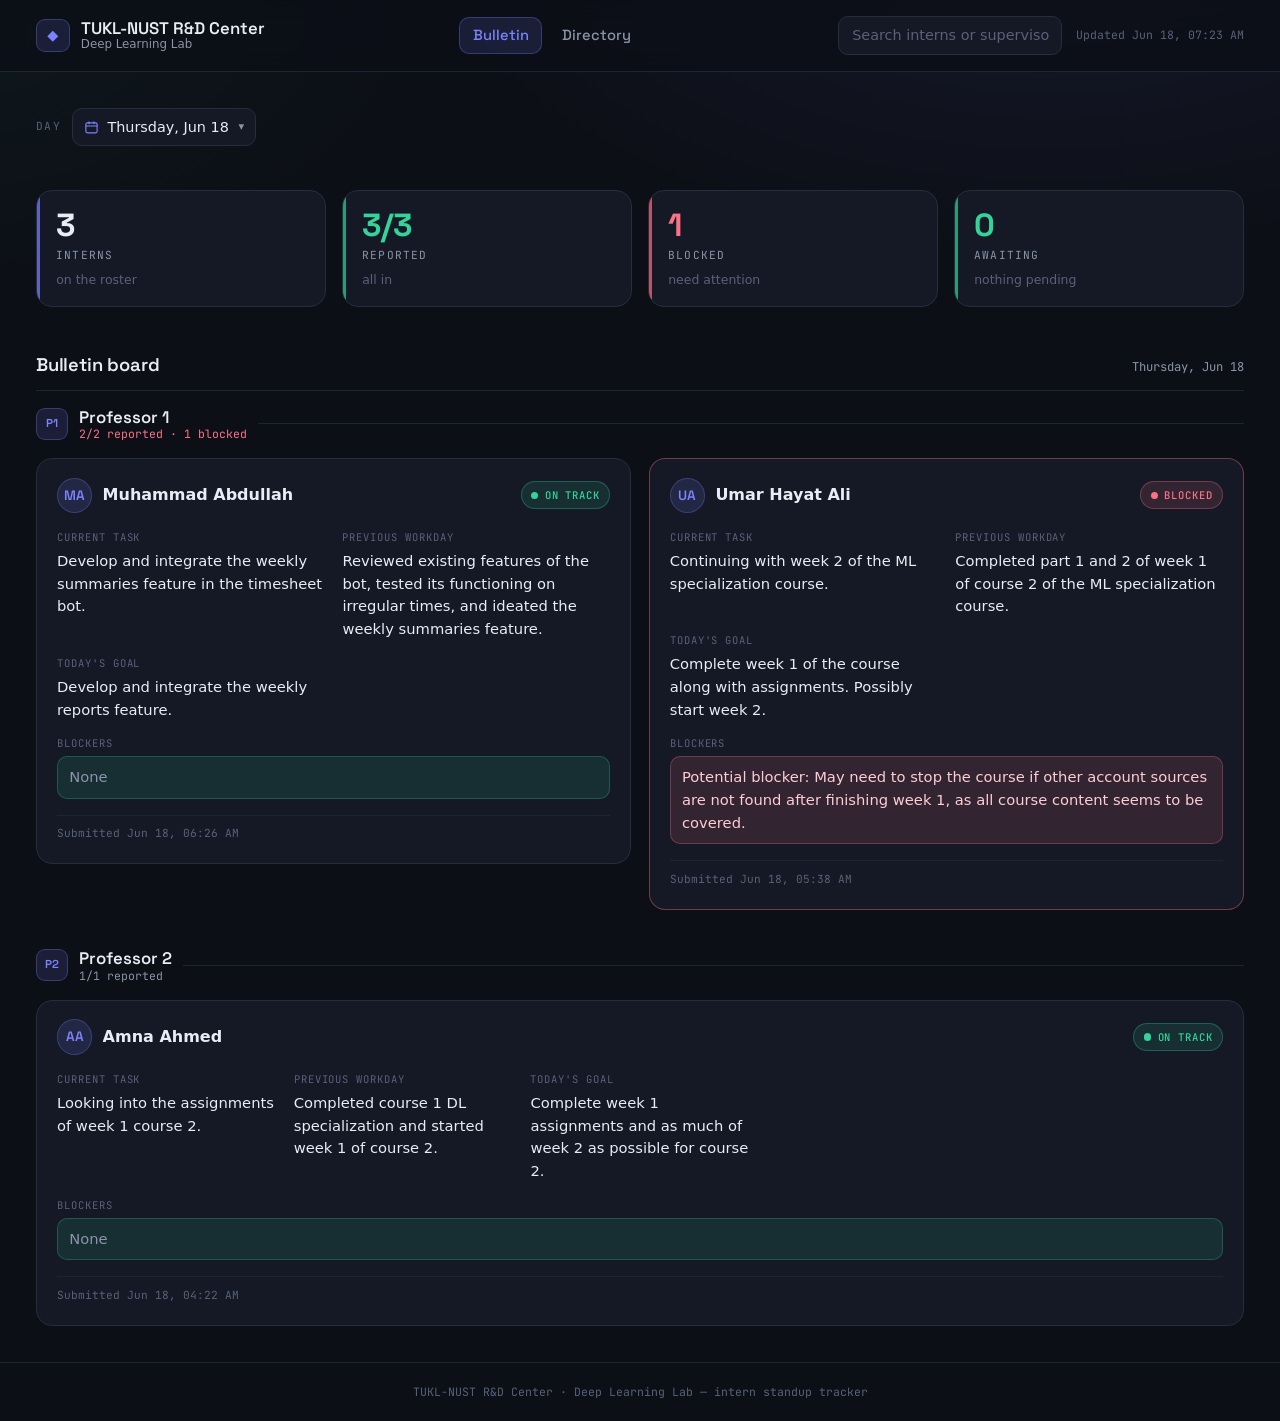
==== commit 3b3ca78a: "Unify intern/supervisor search and drop redundant directory search box Hide the header search on the" ====
--- a/docs/index.html
+++ b/docs/index.html
@@ -34,8 +34,8 @@
           type="text"
           autocomplete="off"
           spellcheck="false"
-          placeholder="Search interns…"
-          aria-label="Search interns"
+          placeholder="Search interns or supervisors…"
+          aria-label="Search interns or supervisors"
           aria-haspopup="listbox"
           aria-expanded="false"
         />
--- a/docs/styles.css
+++ b/docs/styles.css
@@ -42,8 +42,9 @@
    page wider than the viewport (the default min-width:auto causes overflow). */
 main, #view, .board, .card, .card-head, .card-id, .fields, .field-block,
 .overview, .stat, .history, .history-intern, .table-scroll,
-.dir-grid, .dir-card, .profile-head, .profile-id, .timeline-item,
-.profile-top, .profile-tabs, .profile-panel { min-width: 0; }
+.dir-grid, .dir-card, .profile-head, .profile-id, .profile-id-row, .timeline-item,
+.profile-top, .profile-tabs, .profile-panel,
+.board-groups, .dir-groups, .sup-group, .sup-head, .sup-head-text { min-width: 0; }
 
 html { -webkit-text-size-adjust: 100%; overflow-x: hidden; }
 
@@ -197,6 +198,52 @@
   letter-spacing: 0.1em;
 }
 .stat-sub { color: var(--faint); font-size: 0.78rem; }
+
+/* ── Supervisor groups (Bulletin board + Directory) ───────────────────────── */
+/* Each supervisor's interns sit in their own headed block; the stack of blocks
+   replaces the single board/dir-grid when the roster carries supervisors. */
+.board-groups, .dir-groups {
+  display: flex;
+  flex-direction: column;
+  gap: clamp(1.5rem, 3.5vw, 2.4rem);
+}
+.sup-group { display: flex; flex-direction: column; gap: 1.1rem; }
+
+.sup-head { display: flex; align-items: center; gap: 0.7rem; }
+.sup-badge {
+  flex: none;
+  display: grid;
+  place-items: center;
+  width: 2rem;
+  height: 2rem;
+  border-radius: 9px;
+  font-family: var(--display);
+  font-weight: 600;
+  font-size: 0.72rem;
+  color: var(--accent);
+  background: var(--accent-soft);
+  border: 1px solid rgba(124, 131, 255, 0.3);
+}
+.sup-head-text { display: flex; flex-direction: column; line-height: 1.2; }
+.sup-name {
+  font-family: var(--display);
+  font-weight: 600;
+  font-size: 1.05rem;
+  white-space: nowrap;
+  overflow: hidden;
+  text-overflow: ellipsis;
+}
+.sup-meta { color: var(--muted); font-family: var(--mono); font-size: 0.72rem; }
+.sup-meta.has-blocked { color: var(--bad); }
+/* trailing hairline that runs the group name into the edge of the board */
+.sup-rule { flex: 1; height: 1px; background: var(--line-soft); }
+
+.sup-head.is-unassigned .sup-badge {
+  color: var(--faint);
+  background: var(--surface-2);
+  border-color: var(--line);
+}
+.sup-head.is-unassigned .sup-name { color: var(--muted); }
 
 /* ── Board (fills the row at any headcount) ───────────────────────────────── */
 .board {
@@ -369,6 +416,30 @@
 .row-blocker { color: #fecdd3; }
 .row-clear { color: var(--faint); }
 
+/* Weekly divider rows break the history log into Mon–Sun chunks. */
+.history-table tr.week-divider td {
+  background: var(--surface-2);
+  border-bottom: 1px solid var(--line);
+  border-top: 1px solid var(--line);
+  padding: 0.4rem 0.85rem;
+  position: sticky;
+  top: 0;
+  z-index: 1;
+}
+.week-divider-range {
+  font-family: var(--mono);
+  font-size: 0.72rem;
+  text-transform: uppercase;
+  letter-spacing: 0.08em;
+  color: var(--accent);
+  font-weight: 600;
+}
+.week-divider-count {
+  margin-left: 0.6rem;
+  font-size: 0.72rem;
+  color: var(--faint);
+}
+
 /* ── Weekly reports (reuses the .history-intern collapsible shell) ─────────── */
 .weekly-body { border-top: 1px solid var(--line-soft); display: flex; flex-direction: column; }
 .weekly-week { padding: 0.9rem 1.1rem; }
@@ -496,7 +567,12 @@
   cursor: pointer;
 }
 .search-row:hover, .search-row.is-active { background: var(--accent-soft); }
+.search-row-id { display: flex; flex-direction: column; min-width: 0; }
 .search-row-name { font-size: 0.9rem; white-space: nowrap; overflow: hidden; text-overflow: ellipsis; }
+.search-row-sup { font-size: 0.72rem; color: var(--muted); white-space: nowrap; overflow: hidden; text-overflow: ellipsis; }
+
+/* Directory has its own in-page filter; hide the redundant header search there. */
+.route-directory .search { display: none; }
 
 .avatar-sm { width: 1.6rem; height: 1.6rem; font-size: 0.66rem; }
 .avatar-lg { width: 3rem; height: 3rem; font-size: 1.05rem; }
@@ -717,8 +793,18 @@
   border-radius: var(--radius);
   padding: 1.4rem 1.5rem;
 }
-.profile-id { display: flex; align-items: center; gap: 0.75rem; flex-wrap: wrap; }
+.profile-id { display: flex; flex-direction: column; align-items: flex-start; gap: 0.45rem; }
+.profile-id-row { display: flex; align-items: center; gap: 0.75rem; flex-wrap: wrap; }
 .profile-name { margin: 0; font-size: 1.5rem; }
+.profile-supervisor { display: flex; align-items: baseline; gap: 0.5rem; }
+.psup-label {
+  color: var(--faint);
+  font-family: var(--mono);
+  font-size: 0.62rem;
+  text-transform: uppercase;
+  letter-spacing: 0.1em;
+}
+.psup-name { color: var(--muted); font-size: 0.9rem; }
 .profile-chips { display: flex; flex-wrap: wrap; gap: 0.7rem; margin-left: auto; }
 .profile-chip {
   background: var(--surface-2);
@@ -860,6 +946,20 @@
     color: var(--accent);
     font-weight: 600;
   }
+  /* Divider drops its card shell and reads as a plain week heading. */
+  .history-table tr.week-divider {
+    background: none;
+    border: none;
+    border-radius: 0;
+    margin-top: 0.35rem;
+  }
+  .history-table tr.week-divider td {
+    background: none;
+    border: none;
+    padding: 0.2rem 0.15rem 0.35rem;
+    position: static;
+  }
+  .history-table tr.week-divider td::before { content: none; }
 }
 
 @media (max-width: 540px) {
